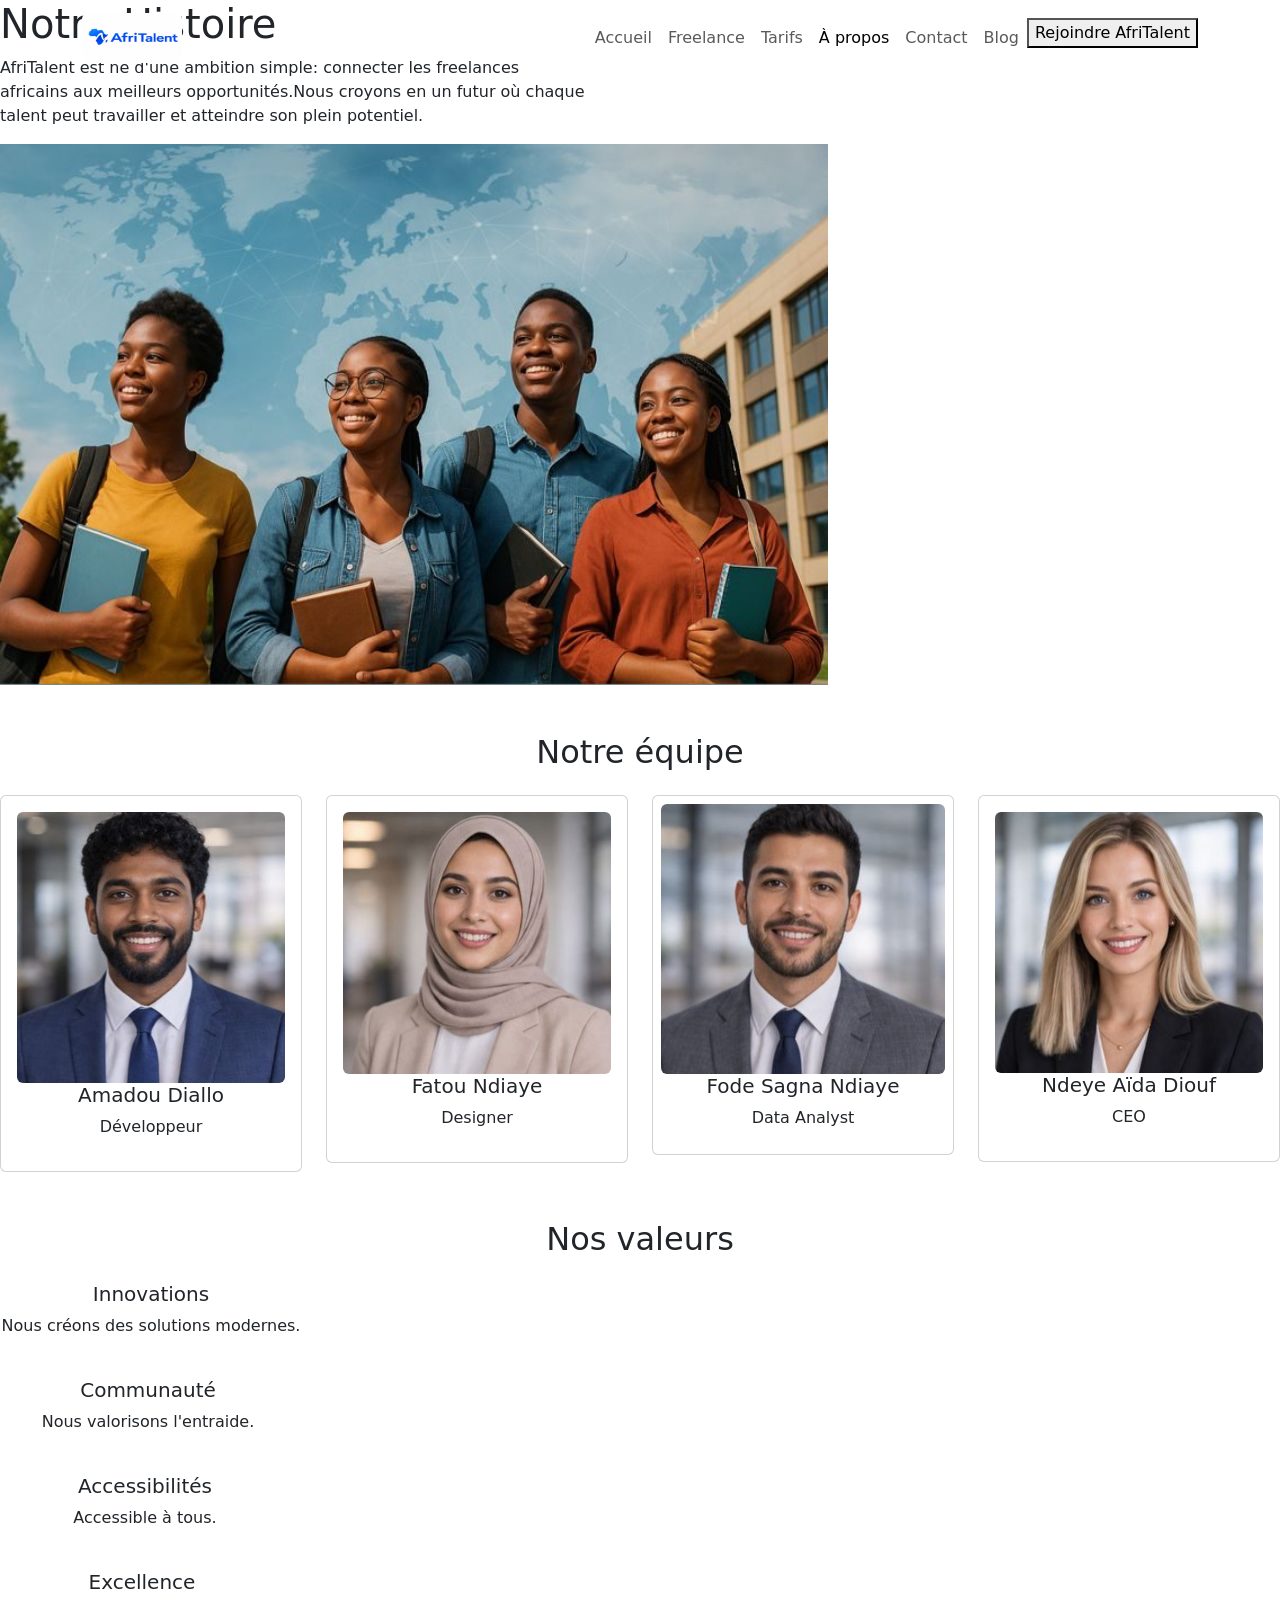
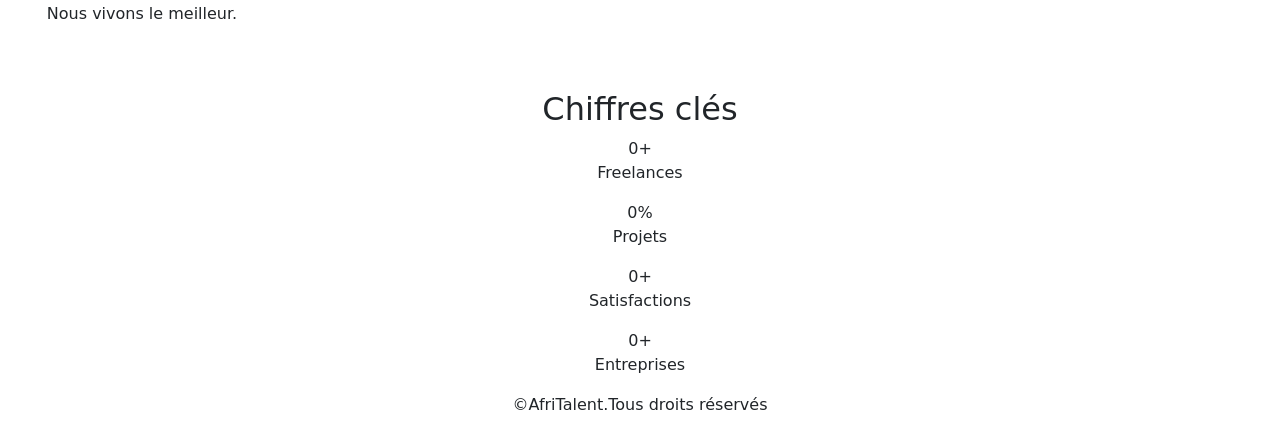
==== about.html @ 0a1cbe86 "HTML: structure compléte des pages avec sections et contenu" ====
<!DOCTYPE html>
<html lang="en">
<head>
    <meta charset="UTF-8">
    <meta name="viewport" content="width=device-width, initial-scale=1.0">
    <title>AfriTalent_about</title>
    <!-- Bootstrap 5 via CDN : feuille de style --> 
<link href="https://cdn.jsdelivr.net/npm/bootstrap@5.3.0/dist/css/bootstrap.min.css" rel="stylesheet"> 
<!-- Votre feuille de style personnelle --> 
<link rel="stylesheet" href="css/style.css">
</head>
<body class="body"> 
  <!--l'entête-->
    <header>
        <!-- Navbar responsive -->
          <nav class="navbar navbar-expand-lg navbar-light fixed-top">
          <div class="container">
              <a href="#" class="navbar-brand d-flex align-items-center">
              <img src="IMG/logo afri.jpeg" alt="img"  width="100" height="50" class="me-2 rounded"></a>
              
          <!-- Bouton hamburger (visible sur petits écrans) -->
          <button class="navbar-toggler" type="button" data-bs-toggle="collapse" data-bs-target="#menuNav"
          aria-controls="navMenu" aria-expanded="false" aria-label="Toggle-navigation">
            <span class="navbar-toggler-icon"></span>
          </button>
        <!-- menu -->
          <div class="collapse navbar-collapse" id="menuNav">
            <ul class="navbar-nav ms-auto">
            <li class="nav-item"><a class="nav-link " href="index.html">Accueil</a></li>
            <li class="nav-item"><a class="nav-link " href="freelance.html">Freelance</a></li>
            <li class="nav-item"><a class="nav-link " href="tarifs.html">Tarifs</a></li>
            <li class="nav-item"><a class="nav-link active"  href="about.html">À propos</a></li>
            <li class="nav-item"><a class="nav-link " href="contact.html">Contact</a></li>
            <li class="nav-item"><a class="nav-link " href="#">Blog</a></li>
            <a class="navbar-button" href="#"><button>Rejoindre AfriTalent</button></a>
            </ul>
          </div>
        </div>
      </nav>
    </div>
  </header>
    <main class="fixed">
    <section class="notre-histoire">
      <div class="notre-histoire-text">
      <h1><strong></strong>Notre Histoire</strong></h1>
      <p>AfriTalent est né d'une ambition simple: connecter les freelances<br>
      africains aux meilleurs opportunités.Nous croyons en un futur
    où chaque <br>talent peut travailler et atteindre son plein potentiel. </p>
      </div>
      <img src="IMG/histoir.jpeg" alt="img" class="histoire-img">
    </section>

    <!--l'equipe-->
    <section class="section text-center bg-white">
      <h2 class="mt-5">Notre équipe</h2>
      <div class="row mt-4">
        <div class="col-md-3">
          <div class="card team-card p-3">
            <img src="IMG/homme3.jpeg" alt="img" class="img-fluid rounded"  class="mx-auto" width="100%" height="250px">
            <h5>Amadou Diallo</h5>
            <p>Développeur</p>
            <div>
              <i class="bi bi-instagram"></i>
              <i class="bi bi-facebook"></i>
            </div>
          </div>
        </div>
         <div class="col-md-3">
          <div class="card team-card p-3">
            <img src="IMG/femme4.jpeg" alt="img" class="img-fluid rounded" class="mx-auto" width="100%" height="250px">
            <h5>Fatou Ndiaye</h5>
            <p>Designer</p>
            <div>
              <i class="bi bi-linkedin"></i>
              <i class="bi bi-facebook"></i>
            </div>
          </div>
        </div>
         <div class="col-md-3">
          <div class="card team-card p-2">
            <img src="IMG/homme4.jpeg" alt="img" class="img-fluid rounded" class="mx-auto" width="100%" height="250px">
            <h5>Fode Sagna Ndiaye</h5>
            <p>Data Analyst </p>
            <div>
              <i class="bi bi-twitter"></i>
              <i class="bi bi-instagram"></i>
            </div>
          </div>
        </div>
         <div class="col-md-3">
          <div class="card team-card p-3">
            <img src="IMG/femme5.jpeg" alt="img" class="img-fluid rounded" class="mx-auto" width="100%" height="250px" >
            <h5>Ndeye Aïda Diouf</h5>
            <p>CEO</p>
            <div>
              <i class="bi bi-instagram"></i>
              <i class="bi bi-facebook"></i>
            </div>
          </div>
        </div>
      </div>
    </section>

    <!--valeurs-->
    <section class="section text-center">
    <h2 class="mt-5">Nos valeurs</h2>
    <div class="row mt-4">
      <div class="col-md-3 value">
        <i class="bi bi-lightbulb"></i>
        <h5>Innovations</h5>
        <p>Nous créons des solutions modernes.</p>
      </div>
      <div class="row mt-4">
      <div class="col-md-3 value">
        <i class="bi bi-people"></i>
        <h5>Communauté</h5>
        <p>Nous valorisons l'entraide.</p>
      </div>
      <div class="row mt-4">
      <div class="col-md-3 value">
        <i class="bi bi-globe"></i>
        <h5>Accessibilités</h5>
        <p>Accessible à tous.</p>
      </div>
      <div class="row mt-4">
      <div class="col-md-3 value">
        <i class="bi bi-star"></i>
        <h5>Excellence</h5>
        <p>Nous vivons le meilleur.</p>
      </div>
    </div>
    </section>

    <!--chiffres clés-->
    <section class="section text-center">
    <h2 class="mt-5">Chiffres clés</h2>
    <div class="bento" >
      <div class="bento-box">
        <span id="c1">0</span>+
        <p>Freelances</p>
      </div>
      <div class="bento " >
      <div class="bento-box">
        <span id="c2">0</span>%
        <p>Projets</p>
      </div>
      <div class="bento " >
      <div class="bento-box">
        <span id="c3">0</span>+
        <p>Satisfactions</p>
      </div>
      <div class="bento" >
      <div class="bento-box">
        <span id="c4">0</span>+
        <p>Entreprises</p>
      </div>
    </div>
    </section>
   </main>
   <footer>
     <div class="text-center">
        <p>&copy;<span id="year"></span>AfriTalent.Tous droits réservés</p>
      </div>
   </footer>

    <!-- Bootstrap 5 via CDN : script JavaScript --> 
<script src="https://cdn.jsdelivr.net/npm/bootstrap@5.3.0/dist/js/bootstrap.bundle.min.js"></script> 
<!-- Votre script JavaScript --> 
<script src="js/main.js"></script>
</body>
</html>
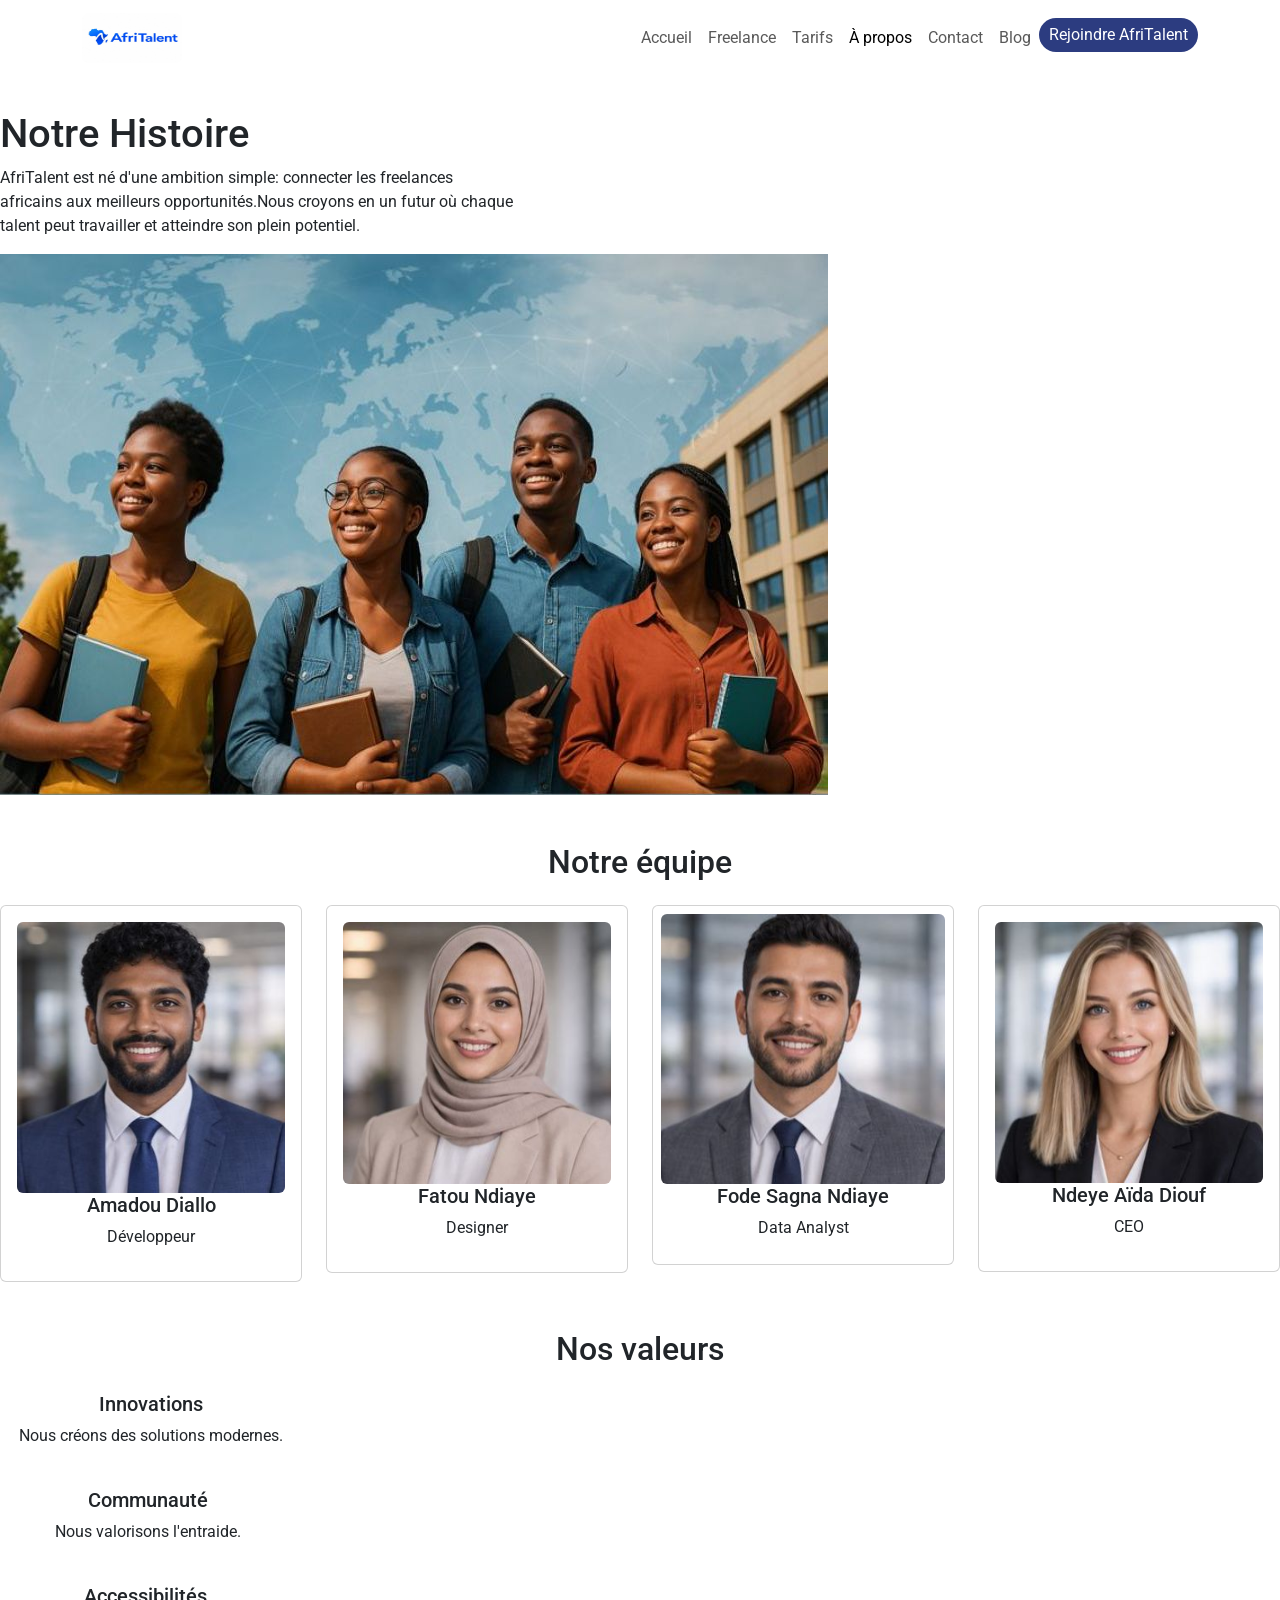
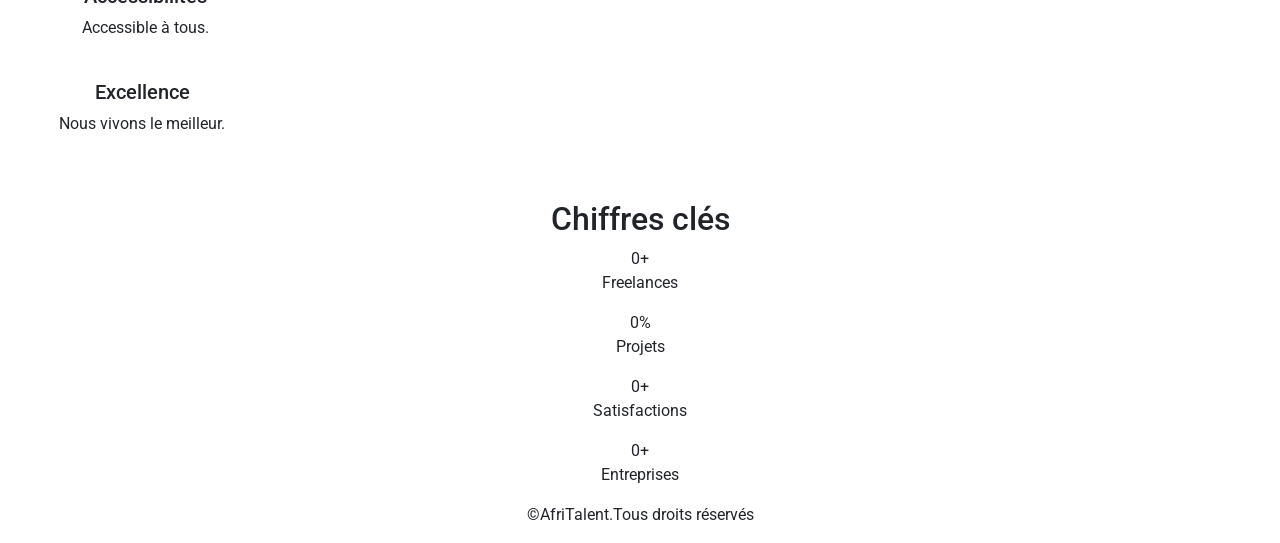
==== commit 11d1317f: "CSS: variable ,typologie,layout général et style de base" ====
--- a/about.html
+++ b/about.html
@@ -5,9 +5,11 @@
     <meta name="viewport" content="width=device-width, initial-scale=1.0">
     <title>AfriTalent_about</title>
     <!-- Bootstrap 5 via CDN : feuille de style --> 
-<link href="https://cdn.jsdelivr.net/npm/bootstrap@5.3.0/dist/css/bootstrap.min.css" rel="stylesheet"> 
-<!-- Votre feuille de style personnelle --> 
-<link rel="stylesheet" href="css/style.css">
+  <link href="https://cdn.jsdelivr.net/npm/bootstrap@5.3.0/dist/css/bootstrap.min.css" rel="stylesheet"> 
+ <!-- Votre feuille de style personnelle --> 
+  <link rel="stylesheet" href="css/style.css">
+  <!--google font-->
+  <link href="https://fonts.googleapis.com/css2?family=Roboto&display=swap" rel="stylesheet">
 </head>
 <body class="body"> 
   <!--l'entête-->
--- a/css/style.css
+++ b/css/style.css
@@ -0,0 +1,56 @@
+*{
+  margin: 0;  
+  padding: 0;
+  box-sizing: border-box;
+}
+:root{
+    --couleur-fond: #1a1a2a;
+    --couleur-accent: #e94560;
+    --couleur-secondaire: #0f3460;
+    --couleur-texte: #2c3e50;
+    --rayon-bordure: 10px;
+    --background-color:  rgb(235, 243, 250);
+    --font-family: "Open Sans", sans-serif;
+
+} 
+/*entête*/
+.body-accueil{
+     background-color: var(--background-color);
+    font-size: large;
+    font-family: var(--font-family);
+    padding-top: 80px;
+    line-height: 1.6;
+}
+body{
+    font-family: 'Roboto', sans-serif;
+}
+.fixed{
+    padding-top: 110px;
+}
+.navbar-button button{
+    background-color: #2c3c80; 
+    color: white;
+    border: none;
+    padding: 5px 10px;
+    border-radius: 20px; 
+    cursor: pointer;
+    
+}
+.navbar{
+    background-color: rgba(255, 255, 255, 0.726);
+    transition: 0.5s;
+}
+/* css javascript*/
+/*.navbar.scrolled{
+    background-color: rgb(135, 190, 235);
+    box-shadow: 0 2px 10px rgba(0,0,0, 0.3);
+}
+.bg{
+    background-color:  rgb(235, 243, 250);
+}
+.navbar-nav{
+    gap: 10px;
+}
+.nav-link:hover{
+    color: blue;
+}
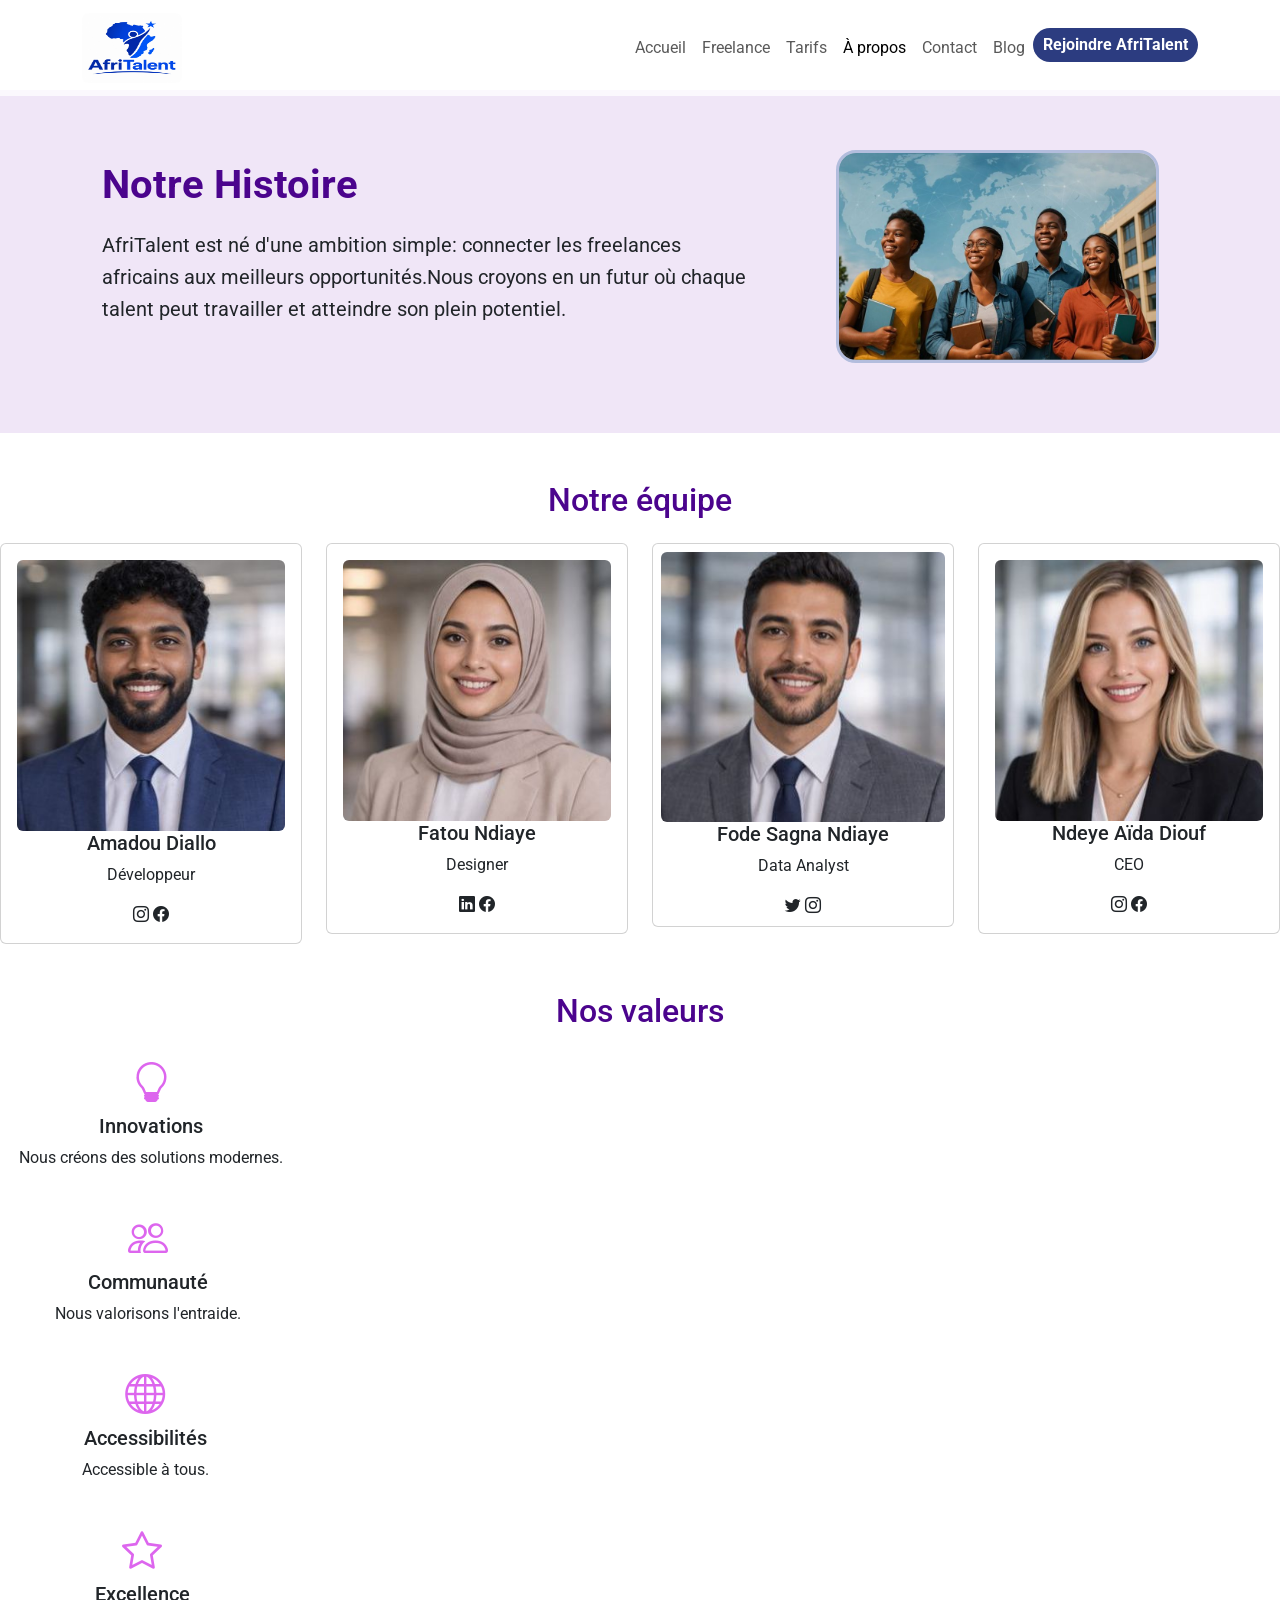
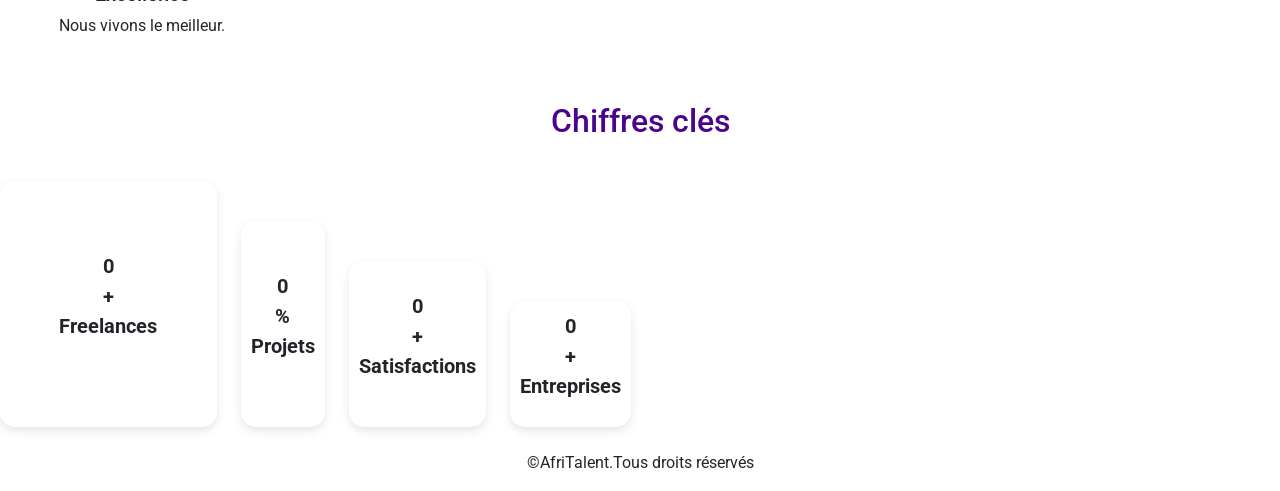
==== commit 864d71fc: "CSS: Bento grid ,sections hero et catégories ,effets hover" ====
--- a/about.html
+++ b/about.html
@@ -4,9 +4,11 @@
     <meta charset="UTF-8">
     <meta name="viewport" content="width=device-width, initial-scale=1.0">
     <title>AfriTalent_about</title>
+      <!--boostrap icons-->
+    <link rel="stylesheet" href="https://cdn.jsdelivr.net/npm/bootstrap-icons@1.11.3/font/bootstrap-icons.css">
     <!-- Bootstrap 5 via CDN : feuille de style --> 
   <link href="https://cdn.jsdelivr.net/npm/bootstrap@5.3.0/dist/css/bootstrap.min.css" rel="stylesheet"> 
- <!-- Votre feuille de style personnelle --> 
+  <!-- Votre feuille de style personnelle --> 
   <link rel="stylesheet" href="css/style.css">
   <!--google font-->
   <link href="https://fonts.googleapis.com/css2?family=Roboto&display=swap" rel="stylesheet">
@@ -18,7 +20,7 @@
           <nav class="navbar navbar-expand-lg navbar-light fixed-top">
           <div class="container">
               <a href="#" class="navbar-brand d-flex align-items-center">
-              <img src="IMG/logo afri.jpeg" alt="img"  width="100" height="50" class="me-2 rounded"></a>
+              <img src="IMG/logo afri.jpeg" alt="img"  width="100" height="70" class="me-2 rounded"></a>
               
           <!-- Bouton hamburger (visible sur petits écrans) -->
           <button class="navbar-toggler" type="button" data-bs-toggle="collapse" data-bs-target="#menuNav"
@@ -160,7 +162,7 @@
     </section>
    </main>
    <footer>
-     <div class="text-center">
+     <div class="text-center mt-4">
         <p>&copy;<span id="year"></span>AfriTalent.Tous droits réservés</p>
       </div>
    </footer>
--- a/css/style.css
+++ b/css/style.css
@@ -15,7 +15,7 @@
 } 
 /*entête*/
 .body-accueil{
-     background-color: var(--background-color);
+    background-color: var(--background-color);
     font-size: large;
     font-family: var(--font-family);
     padding-top: 80px;
@@ -25,6 +25,9 @@
     font-family: 'Roboto', sans-serif;
 }
 .fixed{
+    padding-top: 90px;
+}
+.ffixed{
     padding-top: 110px;
 }
 .navbar-button button{
@@ -40,17 +43,337 @@
     background-color: rgba(255, 255, 255, 0.726);
     transition: 0.5s;
 }
+.bg{
+    background-color:  rgb(235, 243, 250);
+}
 /* css javascript*/
 /*.navbar.scrolled{
     background-color: rgb(135, 190, 235);
     box-shadow: 0 2px 10px rgba(0,0,0, 0.3);
 }
-.bg{
-    background-color:  rgb(235, 243, 250);
-}
 .navbar-nav{
     gap: 10px;
 }
 .nav-link:hover{
     color: blue;
-}+}
+/*section hero et notre histoire*/
+.hero , .notre-histoire{
+    display: flex;
+    align-items: center;
+    padding: 60px 8%;
+    gap: 90px;
+}
+
+.hero-text h1{
+    font-size: 40px;
+    margin-bottom: 20px;
+    color: #33475a;
+}
+.hero-text{
+    margin-bottom: 20px;
+    line-height: 1.6;
+    font-size: 20px;
+}
+.hero-image{
+    width: 40%;
+    border-radius: 20px;
+    margin-bottom: 10px;
+    border: 3px solid rgb(179, 189, 221);
+}
+button{
+    background-color: #2c3c80; 
+    color: white;
+    border: none;
+    padding: 7px 20px;
+    border-radius: 25px; 
+    cursor: pointer;
+    font-weight: bold;
+}
+/*About*/
+.notre-histoire{
+    background-color: rgb(240, 230, 247);
+}
+.notre-histoire-text h1{
+    font-size: 40px;
+    margin-bottom: 20px;
+    color: rgb(75, 4, 141);
+    font-weight: bold;
+}
+.notre-histoire-text{
+    margin-bottom: 20px;
+    line-height: 1.6;
+    font-size: 20px;
+}
+.histoire-img{
+    width: 30%;
+    border-radius: 20px;
+    margin-bottom: 10px;
+    border: 3px solid rgb(179, 189, 221);
+}
+.body{
+    background-color: white;
+}
+.mt-5{
+    color:  rgb(75, 4, 141);
+}
+.team-card{
+    transition: 0.3s;
+}
+.team-card:hover{
+    transform: translateY(-10px);
+}
+/*valeurs*/
+.value i{
+    font-size: 40px;
+    color: #d6ef;
+}
+/* chiffre*/
+.bento{
+    display: grid;
+    grid-template-columns: repeat(4,1fr);
+    gap: 1.5rem;
+    margin-top: 40px;
+}
+.bento-box{
+    background-color: white;
+    padding: 10px;
+    border-radius: 15px;
+    text-align: center;
+    font-size: 20px;
+    font-weight: bold;
+    display: flex;
+    flex-direction: column;
+    justify-content: center;
+    box-shadow: 0 4px 10px rgba(0,0,0,0.1); 
+}
+
+/*grid service*/
+.cmt{
+     text-align: center;
+    padding: 40px 10px ;
+}
+.service{
+    text-align: center;
+    background-color: #f9f9f9; 
+    padding: 50px 20px;
+}
+.service-grid{
+    display: grid;
+    grid-template-columns: repeat(3, 1fr); /*pour dire de combien de colonnes*/
+    gap: 20px;
+    padding: 30px;
+    max-height: 1100px;
+    margin: 0 auto;
+}
+.service-card{
+    background-color: white;
+    border-radius: 12px;   
+    padding: 10px 20px;
+    box-shadow: 0 4px 10px rgba(0,0,0,0.1); 
+    text-align: center;
+    display: flex;
+    flex-direction: column;
+    align-items: center;
+    justify-content: center;
+    transition: 0.3s;
+}
+.service img{
+    width: 90px;
+    border-radius: 9px;
+}
+/*effet hover*/
+.dev:hover{
+    transform: translateY(-10px);
+    box-shadow: 0 10px 50px rgba(9, 184, 170, 0.904);
+}
+.tech:hover{
+    transform: translateY(-10px);
+    box-shadow: 0 10px 50px rgba(9, 70, 184, 0.904);
+}
+.dig:hover{
+    transform: translateY(-10px);
+    box-shadow: 0 10px 50px rgba(5, 112, 116, 0.904);
+}
+.data:hover{
+    transform: translateY(-10px);
+    box-shadow: 0 10px 50px rgba(209, 13, 127, 0.904);
+}
+.cloud:hover{
+    transform: translateY(-10px);
+    box-shadow: 0 10px 50px rgba(243, 15, 15, 0.904);
+}
+.ui:hover{
+    transform: translateY(-10px);
+    box-shadow: 0 10px 50px rgba(222, 236, 17, 0.904);
+}
+
+h2 ,h3{
+ color: rgb(85, 85, 235);
+}
+.service h4{
+    color:black;
+}
+/*bento grid */
+.marche{
+    text-align: center;
+    background-color: #f9f9f9; 
+    padding: 10px 10px;
+}
+.marche-grid{
+     display: grid;
+    grid-template-columns: repeat(4, 1fr); /*pour dire de combien de colonnes*/
+    gap: 20px;
+    padding: 20px;
+    grid-template-rows: 140px;
+    margin: 0 auto;
+}
+.marche-card{
+     background-color: white;
+    border-radius: 12px;   
+    padding: 20px;
+    box-shadow: 0 4px 10px rgba(0,0,0,0.1); 
+    text-align: center;
+    display: flex;
+    flex-direction: column;
+    align-items: center;
+    justify-content: center;
+    transition: 0.3s;
+}
+/*différent tailles*/
+.marche-card.large{
+    grid-column: span 2;
+    grid-row: span 2;
+}
+.marche-card.wide{
+    grid-column: span 2;
+}
+.marche-card.tall{
+     grid-column: span 2;
+}
+.marche img{
+    width: 50px; 
+}
+.marche-card:hover{
+    transform: translateY(-8px);
+}
+/*section témoignage*/
+.testimonials .card{
+    max-width: 400px;
+    margin: auto;
+    border-radius: 15px;
+    box-shadow: 0 5px 20px rgba(0,0,0,0.1);
+}
+.stars i{
+    color: gold;
+    font-size: 18px;
+}
+.carousel-control-prev-icon,
+.carousel-control-next-icon{
+    filter: invert(1);
+}
+.carousel-control-prev,
+.carousel-control-next{
+    background-color: rgba(0,0,0,0.3);
+    width: 50px;
+    height: 50px;
+    border-radius: 50%;
+    top: 50%;
+    transform: translateY(-50%);
+}
+/*section appel à l'action*/
+.cta{
+    background: #abc7f1;
+    color: white;
+    text-align: center;
+    padding: 40px 20px;
+}
+.cta h3{
+    font-size: 28px;
+    margin-bottom: 20px;
+}
+.cta .btn-cta button{
+    background: white;
+    color: #0d6efd;
+    border: none;
+    padding: 10px 25px;
+    font-weight: bold;
+    border-radius: 5px;
+    transition: 0.3s;
+}
+.cta .btn-cta button:hover{
+    background: #2c3c80;
+    color: white;
+}
+/*freelance*/
+.rounded-circle{
+    height: 300px;
+    object-fit: cover;
+}
+.stars{
+    color: gold;
+}
+.card{
+    transition: 0.3s;
+}
+.card:hover{
+    transform: translateY(-10px);
+}
+/*tarifs*/
+.pricing-card{
+    transition: 0.3s;
+    border-radius: 15px ;
+}
+.pricing-card:hover{
+    transform: translateY(-10px);
+}
+/*plan populaire*/
+.popular{
+    border: 2px solid #f5e50b;
+    transform: scale(1.05);
+}
+.badge-pop{
+    position: absolute;
+    top: -10px;
+    right: -10px;
+}
+.features i{
+    margin-top: 8px;
+    font-size: 22px;
+    margin-right: 10px;
+}
+.list-unstyled{
+    font-weight: bold;
+}
+/*contact*/
+.text-info{
+    font-weight: bold;
+}
+label{
+    font-weight: bold;
+}
+/*footer*/
+.footer h4 {
+    margin-bottom: 15px;
+    color:  rgb(89, 186, 231);;
+}
+.footer-link{
+    color: #ccc;
+    text-decoration: none;
+    display: block;
+    margin-bottom: 8px;
+    transition: 0.3s;
+}
+.footer-link:hover{
+    color: #fff;
+    padding-left: 5px;
+}
+.social-icons a{
+    color: rgb(89, 186, 231);
+    font-size: 20px;
+    margin-right: 10px;
+    transition: 0.3s;
+}
+.social-icons a:hover{
+    color: #0d6efd;
+}    
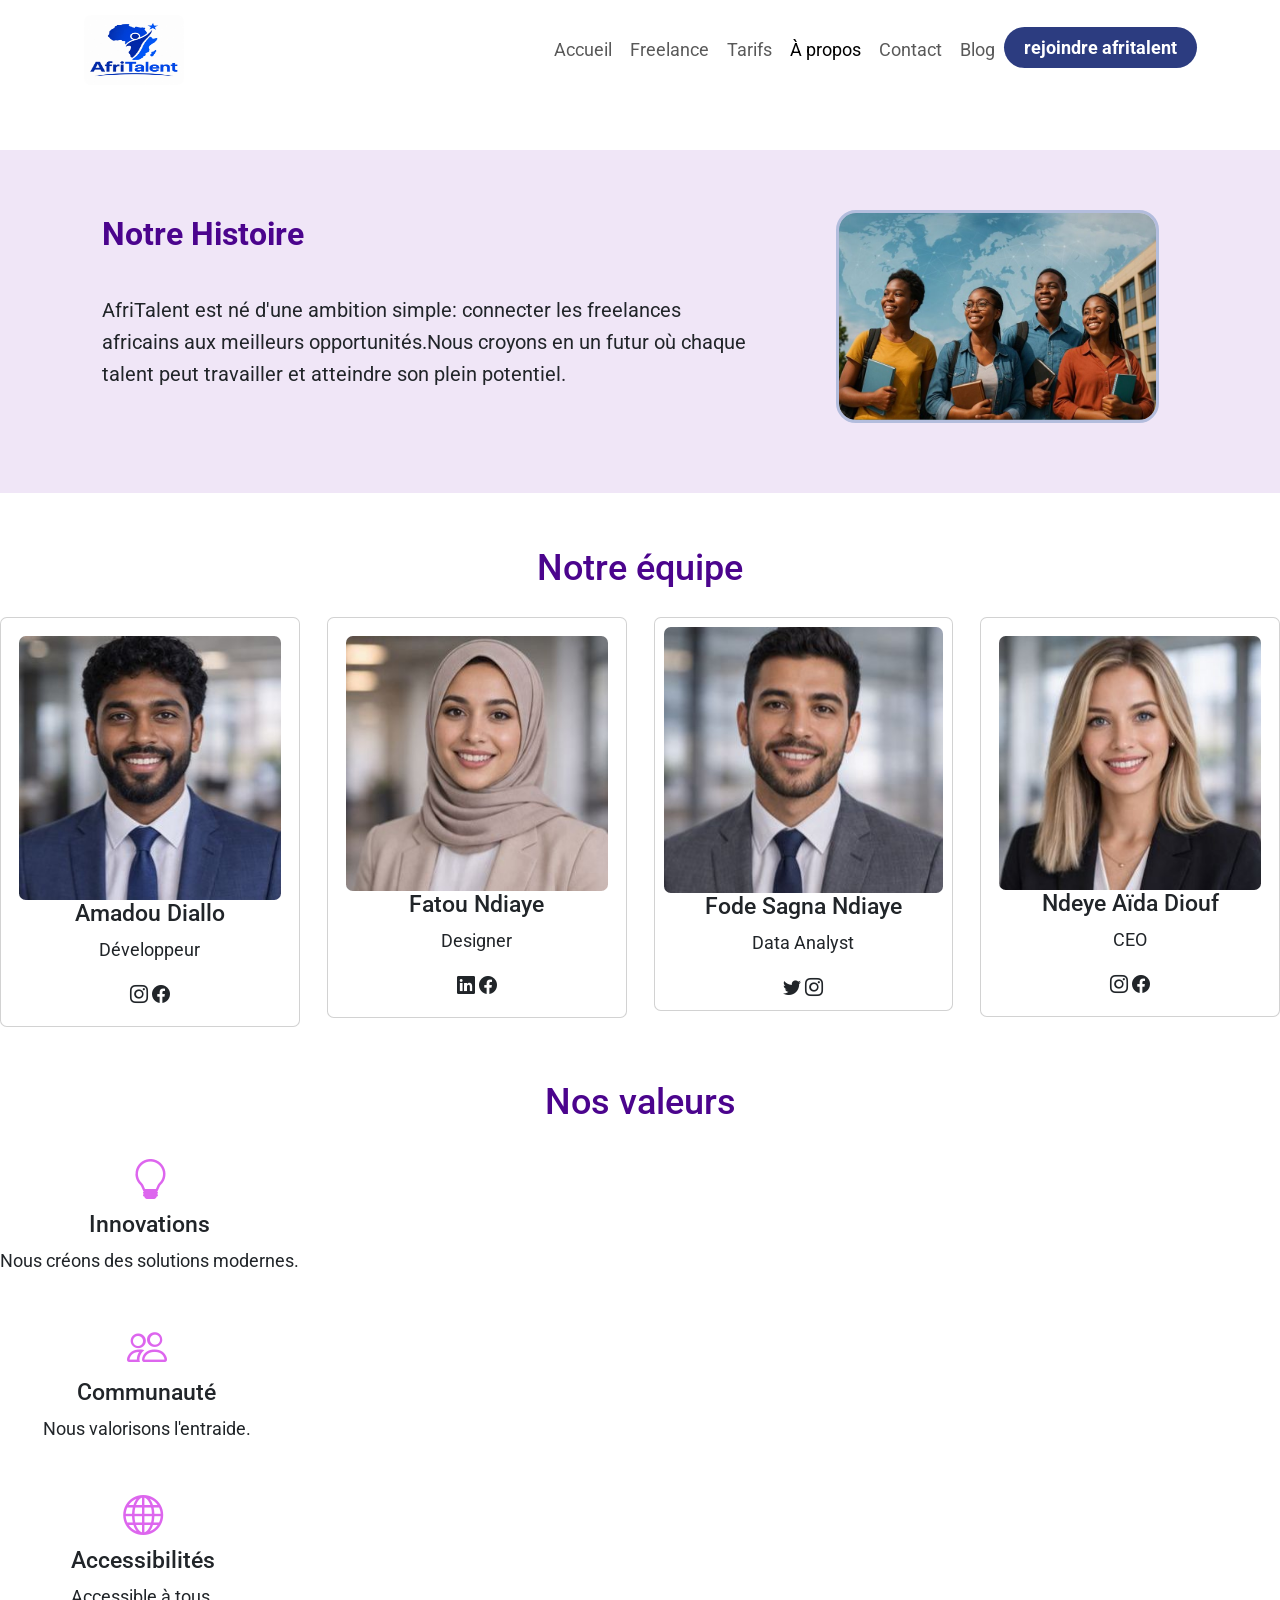
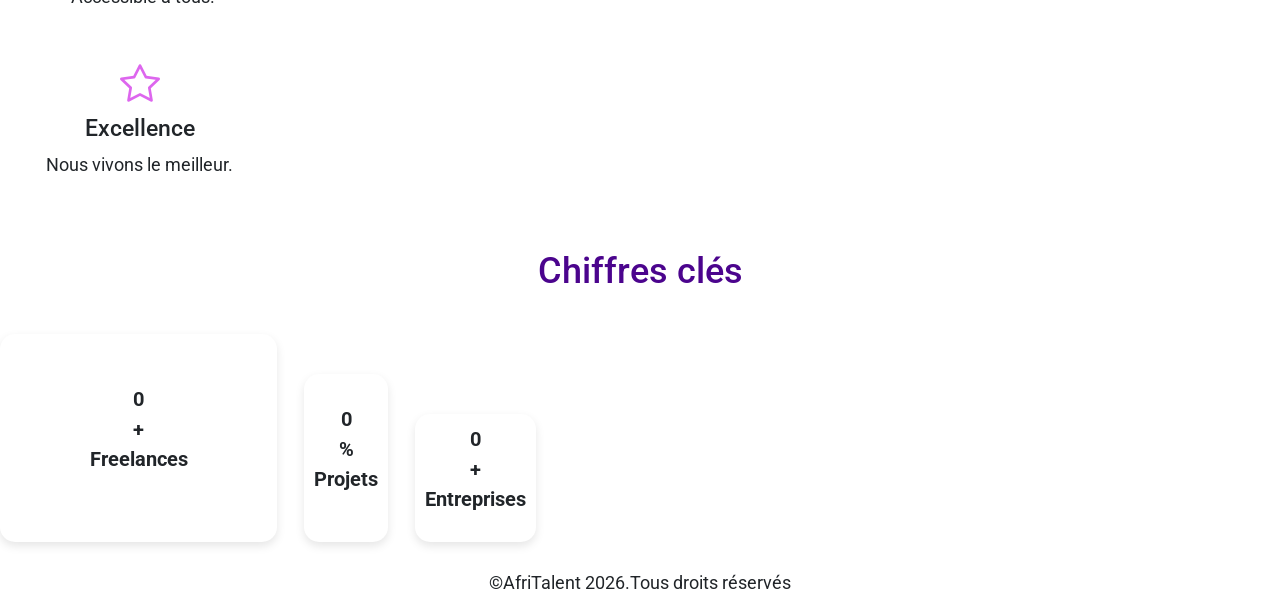
==== commit 16771d67: "CSS: responsive design mobile et tablette, media queries" ====
--- a/about.html
+++ b/about.html
@@ -36,7 +36,7 @@
             <li class="nav-item"><a class="nav-link active"  href="about.html">À propos</a></li>
             <li class="nav-item"><a class="nav-link " href="contact.html">Contact</a></li>
             <li class="nav-item"><a class="nav-link " href="#">Blog</a></li>
-            <a class="navbar-button" href="#"><button>Rejoindre AfriTalent</button></a>
+            <a class="navbar-button" href="#"><button>rejoindre afritalent</button></a>
             </ul>
           </div>
         </div>
@@ -148,11 +148,6 @@
         <span id="c2">0</span>%
         <p>Projets</p>
       </div>
-      <div class="bento " >
-      <div class="bento-box">
-        <span id="c3">0</span>+
-        <p>Satisfactions</p>
-      </div>
       <div class="bento" >
       <div class="bento-box">
         <span id="c4">0</span>+
@@ -163,7 +158,7 @@
    </main>
    <footer>
      <div class="text-center mt-4">
-        <p>&copy;<span id="year"></span>AfriTalent.Tous droits réservés</p>
+        <p>&copy;<span id="year"></span>AfriTalent 2026.Tous droits réservés</p>
       </div>
    </footer>
 
--- a/css/style.css
+++ b/css/style.css
@@ -14,12 +14,14 @@
 
 } 
 /*entête*/
-.body-accueil{
+.body-accueil,html{
     background-color: var(--background-color);
     font-size: large;
     font-family: var(--font-family);
-    padding-top: 80px;
+    padding-top: 60px;
     line-height: 1.6;
+    overflow-x: hidden;
+    width: 100%;
 }
 body{
     font-family: 'Roboto', sans-serif;
@@ -30,12 +32,12 @@
 .ffixed{
     padding-top: 110px;
 }
-.navbar-button button{
+.navbar-button .button{
     background-color: #2c3c80; 
     color: white;
     border: none;
     padding: 5px 10px;
-    border-radius: 20px; 
+    border-radius: 5px; 
     cursor: pointer;
     
 }
@@ -93,10 +95,11 @@
 /*About*/
 .notre-histoire{
     background-color: rgb(240, 230, 247);
+    margin-top: 0px;
 }
 .notre-histoire-text h1{
     font-size: 40px;
-    margin-bottom: 20px;
+    margin-bottom: 40px;
     color: rgb(75, 4, 141);
     font-weight: bold;
 }
@@ -111,8 +114,10 @@
     margin-bottom: 10px;
     border: 3px solid rgb(179, 189, 221);
 }
-.body{
+.body,html{
     background-color: white;
+    overflow-x: hidden;
+    width: 100%;
 }
 .mt-5{
     color:  rgb(75, 4, 141);
@@ -239,6 +244,7 @@
     align-items: center;
     justify-content: center;
     transition: 0.3s;
+
 }
 /*différent tailles*/
 .marche-card.large{
@@ -353,6 +359,7 @@
     font-weight: bold;
 }
 /*footer*/
+
 .footer h4 {
     margin-bottom: 15px;
     color:  rgb(89, 186, 231);;
@@ -376,4 +383,55 @@
 }
 .social-icons a:hover{
     color: #0d6efd;
-}    +}
+/*Medias Queries*/
+/*Tablette:ecrans de 768px et moins*/
+@media (max-width:768px){
+    .hero h1,.notre-histoire h1{
+        font-size: 1.8rem;
+    }
+} 
+
+/*Mobile: ecrans de 375px et moins*/
+ @media (max-width :375px){
+    .hero-image,.histoire-img{
+        display: none;
+    }
+    .hero h1,.notre-histoire h1{
+        font-size: 1.5rem;
+    }
+    .hero,.notre-histoire{
+        padding: 4rem 1rem;
+        min-height: 50vh;
+    }
+    .marche-grid ,.service-grid{
+        grid-template-columns: 1fr;
+    }
+    .marche-card ,.service-card{
+        width: 100%;
+        min-width: unset;
+        max-width: 100%;
+    }
+    .service-card{
+        padding-bottom: 0px;
+    }
+    .marche-card h3{
+        font-size: 24px;
+    }
+     .marche-card p{
+        font-size: 16px;
+        line-height: 1.5;
+    }
+    .hero-text, button{
+        padding: 0.8rem 1.5rem;
+        font-size: 1rem;
+    }
+    
+} 
+/*Ordinateur: ecrans de 1200px et plus*/
+@media (min-width:1200px){
+    /* titre plus grand sur grand ecrans*/
+    .hero h1,.notre-histoire h1{
+        font-size: 1.8rem;
+    }
+}  
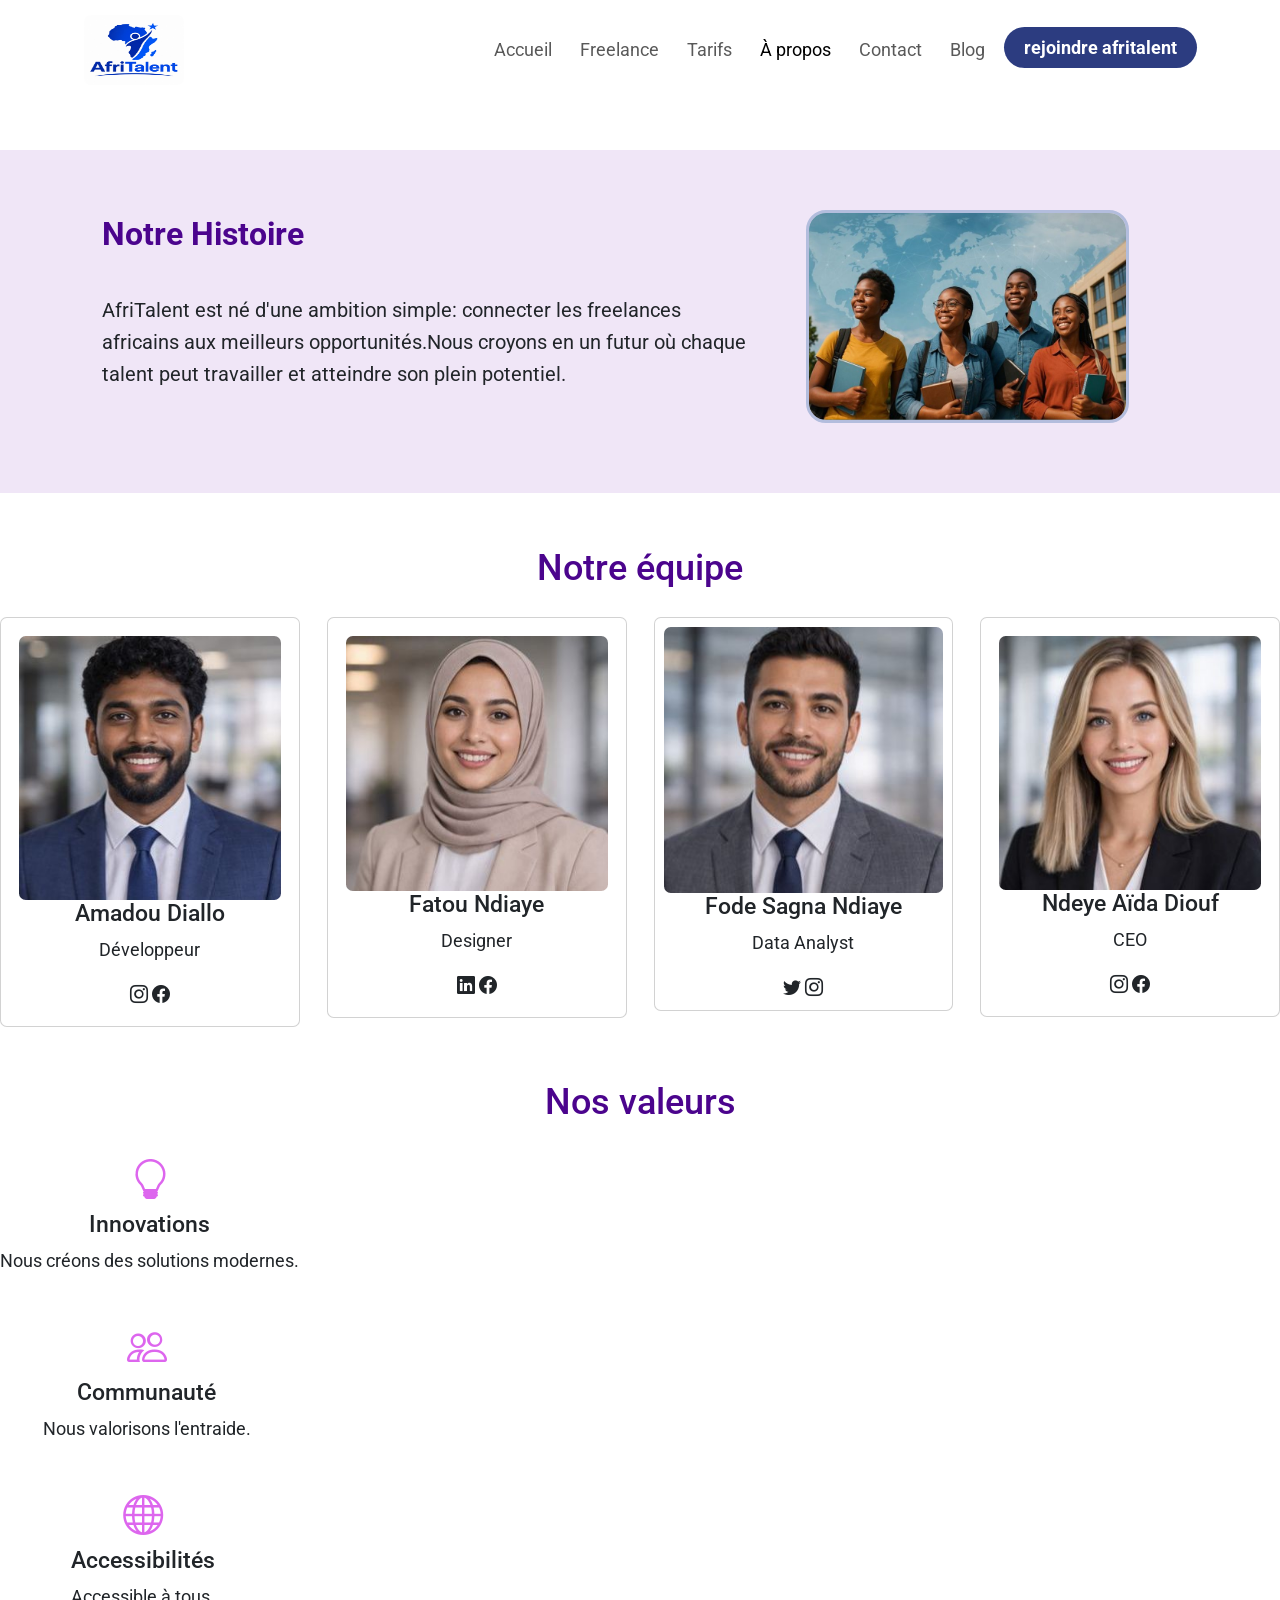
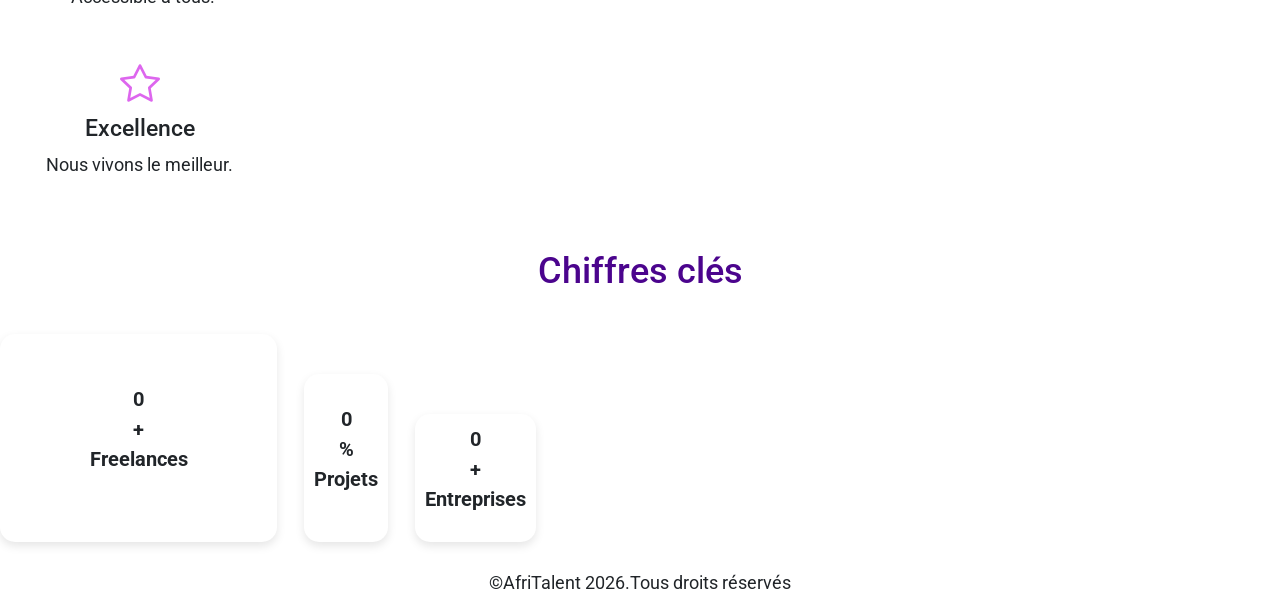
==== commit 68cb625d: "Js: dark mode avec localStorage ,navbar dynamique au scroll" ====
--- a/about.html
+++ b/about.html
@@ -23,8 +23,8 @@
               <img src="IMG/logo afri.jpeg" alt="img"  width="100" height="70" class="me-2 rounded"></a>
               
           <!-- Bouton hamburger (visible sur petits écrans) -->
-          <button class="navbar-toggler" type="button" data-bs-toggle="collapse" data-bs-target="#menuNav"
-          aria-controls="navMenu" aria-expanded="false" aria-label="Toggle-navigation">
+          <button class=" btn btn-light navbar-toggler" type="button" data-bs-toggle="collapse" data-bs-target="#menuNav"
+          aria-controls="menuNav" aria-expanded="false" aria-label="Toggle-navigation">
             <span class="navbar-toggler-icon"></span>
           </button>
         <!-- menu -->
--- a/css/style.css
+++ b/css/style.css
@@ -48,23 +48,20 @@
 .bg{
     background-color:  rgb(235, 243, 250);
 }
-/* css javascript*/
-/*.navbar.scrolled{
-    background-color: rgb(135, 190, 235);
-    box-shadow: 0 2px 10px rgba(0,0,0, 0.3);
-}
-.navbar-nav{
-    gap: 10px;
-}
 .nav-link:hover{
     color: blue;
-}
+} 
+.btn-light{
+    background-color:rgb(235, 243, 250);
+    color: black;
+}
+
 /*section hero et notre histoire*/
 .hero , .notre-histoire{
     display: flex;
     align-items: center;
     padding: 60px 8%;
-    gap: 90px;
+    gap: 60px;
 }
 
 .hero-text h1{
@@ -78,7 +75,7 @@
     font-size: 20px;
 }
 .hero-image{
-    width: 40%;
+    width: 35%;
     border-radius: 20px;
     margin-bottom: 10px;
     border: 3px solid rgb(179, 189, 221);
@@ -155,7 +152,7 @@
 
 /*grid service*/
 .cmt{
-     text-align: center;
+    text-align: center;
     padding: 40px 10px ;
 }
 .service{
@@ -219,7 +216,7 @@
 .service h4{
     color:black;
 }
-/*bento grid */
+/*bento grid comment ça marche*/
 .marche{
     text-align: center;
     background-color: #f9f9f9; 
@@ -234,7 +231,7 @@
     margin: 0 auto;
 }
 .marche-card{
-     background-color: white;
+    background-color: white;
     border-radius: 12px;   
     padding: 20px;
     box-shadow: 0 4px 10px rgba(0,0,0,0.1); 
@@ -385,12 +382,21 @@
     color: #0d6efd;
 }
 /*Medias Queries*/
+
 /*Tablette:ecrans de 768px et moins*/
-@media (max-width:768px){
+@media (max-width:768px) {
     .hero h1,.notre-histoire h1{
         font-size: 1.8rem;
     }
+
+    .hero .btn{
+        font-size: 18px;
+        padding: 8px 10px;
 } 
+.hero-image{
+    width: 180px;
+}
+}
 
 /*Mobile: ecrans de 375px et moins*/
  @media (max-width :375px){
@@ -422,16 +428,70 @@
         font-size: 16px;
         line-height: 1.5;
     }
-    .hero-text, button{
+    .hero-text{
         padding: 0.8rem 1.5rem;
         font-size: 1rem;
     }
-    
+    .hero-buttons{
+        flex-direction: column;
+        align-items: center;
+    }
+    .hero .btn{
+        font-size: 18px;
+        padding: 8px 10px;
+    }
+    .body-accueil{
+        padding-top: 30px;
+    }
 } 
+.hero-buttons .btn{
+    display: flex;
+    justify-content: center;
+    gap: 15px;
+    min-width: 220px;
+    width: auto;
+    white-space: nowrap;
+}
 /*Ordinateur: ecrans de 1200px et plus*/
 @media (min-width:1200px){
     /* titre plus grand sur grand ecrans*/
     .hero h1,.notre-histoire h1{
         font-size: 1.8rem;
     }
-}  +
+} 
+
+/* css javascript navbar scrolled*/
+.navbar.scrolled{
+    background-color:rgb(218, 234, 248);
+    box-shadow: 0 2px 10px rgba(1,1,1, 0.3);
+}
+.navbar-nav{
+    gap: 10px;
+}
+/*boutton retour en haut*/
+.btnn{
+    height: 40px;
+    width: 40px;
+    background-color:  #6d7dc4;
+    border-radius: 50px;
+    display: flex;
+    justify-content: center;
+    position: fixed;
+    right: 20px;
+    bottom: 20px;
+    cursor: pointer;
+    opacity: 0;
+    visibility: hidden;
+    transform: translateY(10px);
+    transition: 0.3s ease;
+}
+.icone{
+    width: 60px;
+    color: white;
+}
+.btnn.show{
+    opacity: 1;
+    visibility: visible;
+    transform: translateY(0);
+}
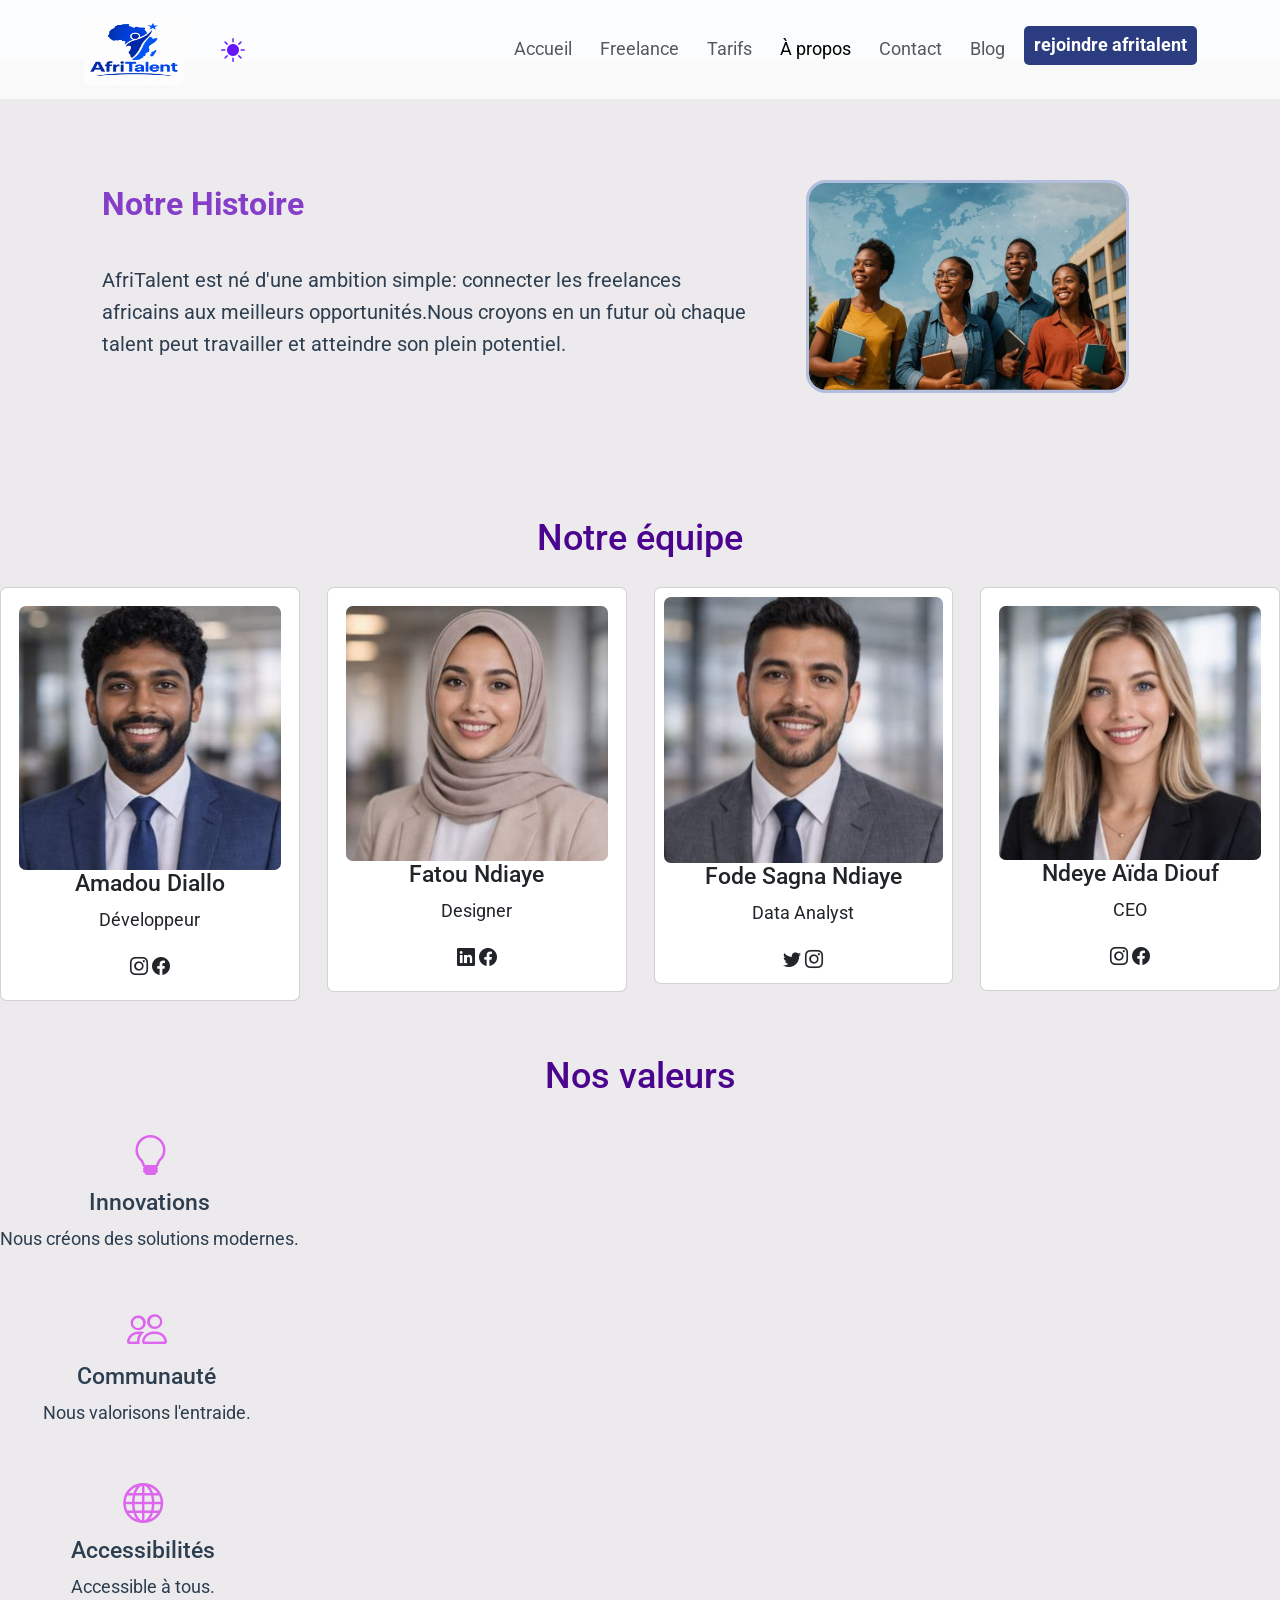
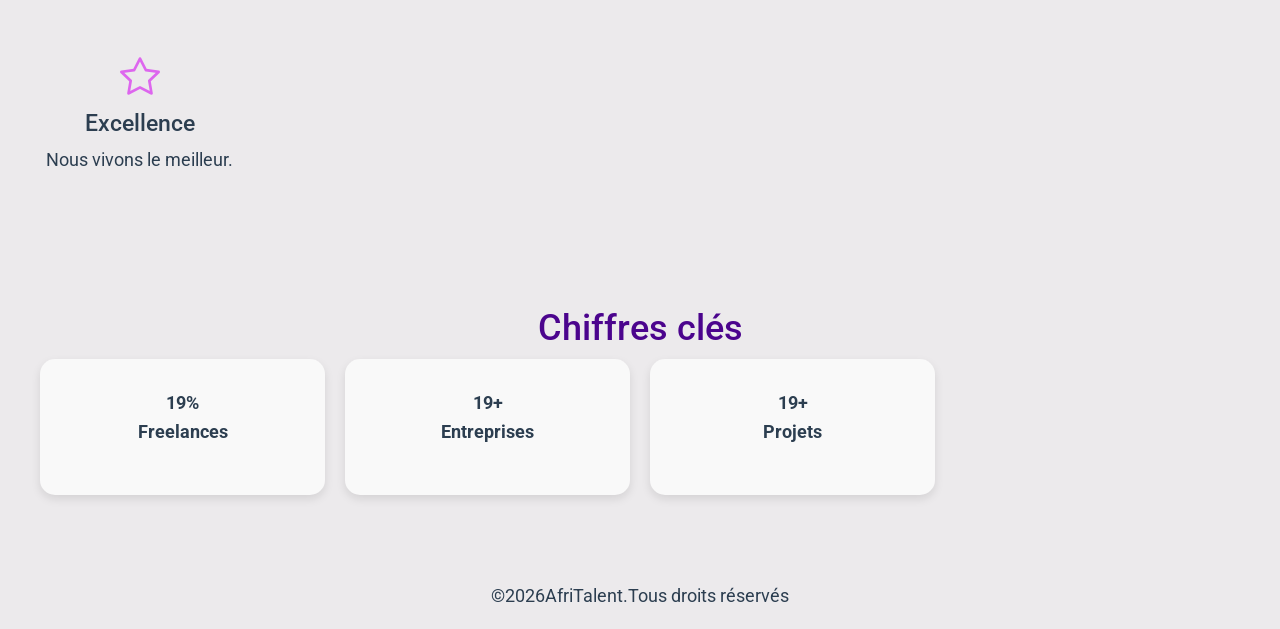
==== commit c81711fd: "JS: compteurs animés au scroll et animations fade-in des sections" ====
--- a/about.html
+++ b/about.html
@@ -13,7 +13,7 @@
   <!--google font-->
   <link href="https://fonts.googleapis.com/css2?family=Roboto&display=swap" rel="stylesheet">
 </head>
-<body class="body"> 
+<body style="background-color: rgb(236, 234, 236);">
   <!--l'entête-->
     <header>
         <!-- Navbar responsive -->
@@ -21,7 +21,8 @@
           <div class="container">
               <a href="#" class="navbar-brand d-flex align-items-center">
               <img src="IMG/logo afri.jpeg" alt="img"  width="100" height="70" class="me-2 rounded"></a>
-              
+                <i class="bi bi-brightness-high-fill" id="toggleDark"></i>
+
           <!-- Bouton hamburger (visible sur petits écrans) -->
           <button class=" btn btn-light navbar-toggler" type="button" data-bs-toggle="collapse" data-bs-target="#menuNav"
           aria-controls="menuNav" aria-expanded="false" aria-label="Toggle-navigation">
@@ -43,7 +44,7 @@
       </nav>
     </div>
   </header>
-    <main class="fixed">
+    <main>
     <section class="notre-histoire">
       <div class="notre-histoire-text">
       <h1><strong></strong>Notre Histoire</strong></h1>
@@ -55,7 +56,7 @@
     </section>
 
     <!--l'equipe-->
-    <section class="section text-center bg-white">
+    <section class="section text-center fade-in">
       <h2 class="mt-5">Notre équipe</h2>
       <div class="row mt-4">
         <div class="col-md-3">
@@ -106,7 +107,7 @@
     </section>
 
     <!--valeurs-->
-    <section class="section text-center">
+    <section class="section text-center fade-in">
     <h2 class="mt-5">Nos valeurs</h2>
     <div class="row mt-4">
       <div class="col-md-3 value">
@@ -136,31 +137,29 @@
     </section>
 
     <!--chiffres clés-->
-    <section class="section text-center">
-    <h2 class="mt-5">Chiffres clés</h2>
-    <div class="bento" >
-      <div class="bento-box">
-        <span id="c1">0</span>+
-        <p>Freelances</p>
+    <section class="stats-section fade-in">
+    <h2 class="mt-5 text-center">Chiffres clés</h2>
+    <div class="bento">
+    <div class="bento-box">
+      <span class="counter percent" data-target="100">0</span>
+      <p>Freelances</p>
       </div>
-      <div class="bento " >
-      <div class="bento-box">
-        <span id="c2">0</span>%
-        <p>Projets</p>
+      <div class="bento-box" >
+      <span class="counter plus" data-target="290">0</span>
+      <p>Entreprises</p>
       </div>
-      <div class="bento" >
-      <div class="bento-box">
-        <span id="c4">0</span>+
-        <p>Entreprises</p>
+      <div class="bento-box" >
+      <span class="counter plus" data-target="120">0</span>
+      <p>Projets</p>
       </div>
     </div>
     </section>
-   </main>
-   <footer>
-     <div class="text-center mt-4">
-        <p>&copy;<span id="year"></span>AfriTalent 2026.Tous droits réservés</p>
+    </main>
+    <footer>
+      <div class="text-center mt-4">
+        <p>&copy;<span id="year"></span>AfriTalent.Tous droits réservés</p>
       </div>
-   </footer>
+    </footer>
 
     <!-- Bootstrap 5 via CDN : script JavaScript --> 
 <script src="https://cdn.jsdelivr.net/npm/bootstrap@5.3.0/dist/js/bootstrap.bundle.min.js"></script> 
--- a/css/style.css
+++ b/css/style.css
@@ -11,11 +11,106 @@
     --rayon-bordure: 10px;
     --background-color:  rgb(235, 243, 250);
     --font-family: "Open Sans", sans-serif;
+    --bg-color: #0f172a;
+    --text-color: #e2e8f0;
+    --card-color: white;
+    --section-color: #f9f9f9;
 
 } 
+/*toggle dark/light mode*/
+.dark-mode{
+    --bg-color: #0f172a;
+    --text-color: #e2e8f0;
+    --card-color: #1e293b;
+    --section-color: #111827;
+}
+.dark-mode .navbar{
+    background-color: rgba(15,23,42,0.95);
+}
+.dark-mode button{
+    background-color: #3b82f6;
+}
+body.dark-mode{
+    background-color: #0f172a !important; /*forcera le vrai fond*/
+    color: #e2e8f0 !important;
+}
+.dark-mode p,
+.dark-mode span,
+.dark-mode li,
+.dark-mode a{
+    color: #e2e8f0;
+}
+.dark-mode h1{
+    color: #93c5fd !important;
+}
+.dark-mode .testimonials .card{
+    background-color: #0f172a;
+    color: #e2e8f0 !important;
+}
+.dark-mode .cta{
+    background-color: #0f172a !important; 
+    color: #e2e8f0 !important;
+}
+.dark-mode .marche-card,
+.dark-mode .service-card,
+.dark-mode .bento-box,
+.dark-mode .card{
+    background-color: #1e293b;
+    color: #e2e8f0;
+    box-shadow: 0 4px 20px rgba(0,0,0,0.3);
+}
+.dark-mode .section .card {
+    background-color: #1e293b;
+    color: #e2e8f0;
+    box-shadow: 0 4px 20px rgba(0,0,0,0.3);
+}
+.dark-mode .container .card{
+    background-color: #1e293b;
+    color: #e2e8f0;
+    box-shadow: 0 4px 20px rgba(0,0,0,0.3);
+}
+.dark-mode .accordion .accordion-item{
+    background-color: #1e293b;
+    color: #e2e8f0;
+    box-shadow: 0 4px 20px rgba(0,0,0,0.3);
+}
+.dark-mode .card-body p{
+    color: #e2e8f0 !important;
+}
+.dark-mode .container .btn{
+    color: #e2e8f0;
+}
+.dark-mode .section h2{
+    background-color: #1e293b;
+}
+.dark-mode .service-card h4{
+    color: white!important;
+}
+.service-card h4{
+    color: #363636 !important;
+}
+.dark-mode .mb-3 input{
+    background-color: #1e293b !important;
+    color: #e2e8f0 ;
+}
+.dark-mode .mb-3 select{
+    background-color: #1e293b !important;
+    color: #e2e8f0 ;
+}
+.dark-mode .mb-3 textarea{
+    background-color: #1e293b !important;
+    color: #e2e8f0 ;
+}
+.dark-mode .footer{
+    background-color: #1e293b !important;
+    color: #e2e8f0 ;
+}
 /*entête*/
-.body-accueil,html{
+
+body,html{
     background-color: var(--background-color);
+    color: var( --couleur-texte);
+    transition: 0.3s;
     font-size: large;
     font-family: var(--font-family);
     padding-top: 60px;
@@ -25,14 +120,9 @@
 }
 body{
     font-family: 'Roboto', sans-serif;
-}
-.fixed{
-    padding-top: 90px;
-}
-.ffixed{
-    padding-top: 110px;
-}
-.navbar-button .button{
+
+}
+.navbar-button button{
     background-color: #2c3c80; 
     color: white;
     border: none;
@@ -44,9 +134,6 @@
 .navbar{
     background-color: rgba(255, 255, 255, 0.726);
     transition: 0.5s;
-}
-.bg{
-    background-color:  rgb(235, 243, 250);
 }
 .nav-link:hover{
     color: blue;
@@ -90,14 +177,11 @@
     font-weight: bold;
 }
 /*About*/
-.notre-histoire{
-    background-color: rgb(240, 230, 247);
-    margin-top: 0px;
-}
+
 .notre-histoire-text h1{
     font-size: 40px;
     margin-bottom: 40px;
-    color: rgb(75, 4, 141);
+    color: #863eca;
     font-weight: bold;
 }
 .notre-histoire-text{
@@ -111,11 +195,11 @@
     margin-bottom: 10px;
     border: 3px solid rgb(179, 189, 221);
 }
-.body,html{
+/*.body,html{
     background-color: white;
     overflow-x: hidden;
     width: 100%;
-}
+}*/
 .mt-5{
     color:  rgb(75, 4, 141);
 }
@@ -130,26 +214,31 @@
     font-size: 40px;
     color: #d6ef;
 }
-/* chiffre*/
+/* chiffre statistiques en bento grid*/
+.stats-section{
+    padding: 60px 20px;
+    text-align: center;
+}
 .bento{
     display: grid;
     grid-template-columns: repeat(4,1fr);
-    gap: 1.5rem;
+    gap: 20px;
     margin-top: 40px;
+    max-width: 1200px;
+    margin: auto;
 }
 .bento-box{
-    background-color: white;
-    padding: 10px;
+    background-color: var(--section-color);
+    padding: 30px 20px;
     border-radius: 15px;
     text-align: center;
-    font-size: 20px;
     font-weight: bold;
-    display: flex;
-    flex-direction: column;
+    /*flex-direction: column;*/
     justify-content: center;
     box-shadow: 0 4px 10px rgba(0,0,0,0.1); 
 }
 
+
 /*grid service*/
 .cmt{
     text-align: center;
@@ -157,7 +246,7 @@
 }
 .service{
     text-align: center;
-    background-color: #f9f9f9; 
+    background-color: var(--section-color);
     padding: 50px 20px;
 }
 .service-grid{
@@ -169,7 +258,6 @@
     margin: 0 auto;
 }
 .service-card{
-    background-color: white;
     border-radius: 12px;   
     padding: 10px 20px;
     box-shadow: 0 4px 10px rgba(0,0,0,0.1); 
@@ -214,12 +302,12 @@
  color: rgb(85, 85, 235);
 }
 .service h4{
-    color:black;
+    color: var(--text-color);
 }
 /*bento grid comment ça marche*/
 .marche{
     text-align: center;
-    background-color: #f9f9f9; 
+    background-color: var(--section-color);
     padding: 10px 10px;
 }
 .marche-grid{
@@ -231,7 +319,7 @@
     margin: 0 auto;
 }
 .marche-card{
-    background-color: white;
+
     border-radius: 12px;   
     padding: 20px;
     box-shadow: 0 4px 10px rgba(0,0,0,0.1); 
@@ -266,6 +354,7 @@
     margin: auto;
     border-radius: 15px;
     box-shadow: 0 5px 20px rgba(0,0,0,0.1);
+
 }
 .stars i{
     color: gold;
@@ -287,7 +376,7 @@
 /*section appel à l'action*/
 .cta{
     background: #abc7f1;
-    color: white;
+    color: var(--text-color);
     text-align: center;
     padding: 40px 20px;
 }
@@ -362,14 +451,14 @@
     color:  rgb(89, 186, 231);;
 }
 .footer-link{
-    color: #ccc;
+    color: var(--text-color);
     text-decoration: none;
     display: block;
     margin-bottom: 8px;
     transition: 0.3s;
 }
 .footer-link:hover{
-    color: #fff;
+    color: var(--text-color);
     padding-left: 5px;
 }
 .social-icons a{
@@ -396,6 +485,9 @@
 .hero-image{
     width: 180px;
 }
+.body-accueil{
+        padding-top: 90px;
+    }
 }
 
 /*Mobile: ecrans de 375px et moins*/
@@ -442,6 +534,12 @@
     }
     .body-accueil{
         padding-top: 30px;
+    }
+    .bg{
+        padding-top: 10px;
+    }
+    .bento{
+        grid-template-columns: 1fr;
     }
 } 
 .hero-buttons .btn{
@@ -458,6 +556,9 @@
     .hero h1,.notre-histoire h1{
         font-size: 1.8rem;
     }
+    .body-accueil{
+        padding-top: 90px;
+    }
 
 } 
 
@@ -474,7 +575,7 @@
     height: 40px;
     width: 40px;
     background-color:  #6d7dc4;
-    border-radius: 50px;
+    border-radius: 10px;
     display: flex;
     justify-content: center;
     position: fixed;
@@ -494,4 +595,27 @@
     opacity: 1;
     visibility: visible;
     transform: translateY(0);
-}+}
+/* Dark/lightmode*/
+#toggleDark{
+    font-size: 24px;
+    cursor: pointer;
+    color: #6515fa;
+    background-color: rgba(255,255,255,0.15);
+    padding: 10px;
+    border-radius: 30%;
+    transition: 0.3s ease;
+    display: flex;
+    align-items: center;
+    justify-content: center;
+}
+/* css du fade-in*/
+.fade-in{
+    opacity: 0;
+    transform: translateY(50px);
+    transition: all 1.5s ease;
+}
+.fade-in.show{
+    opacity: 1;
+    transform: translateY(0);
+}
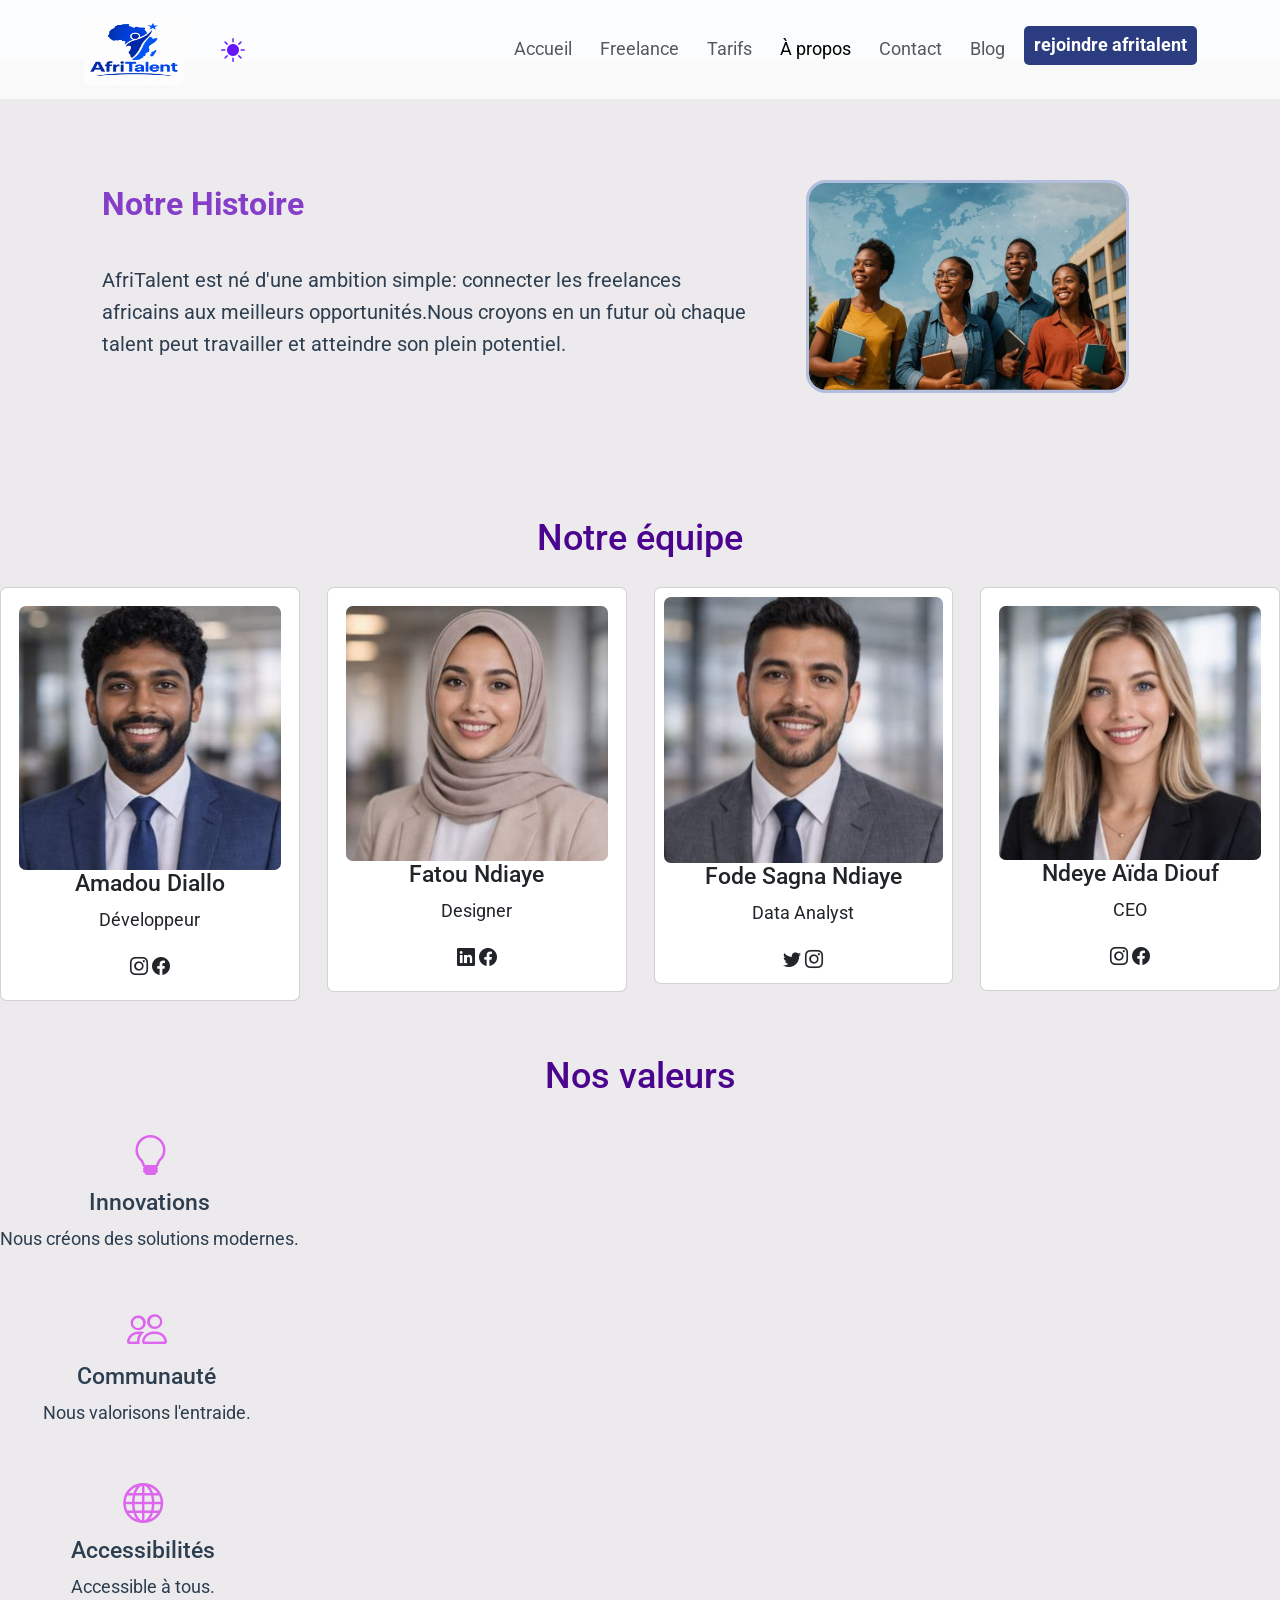
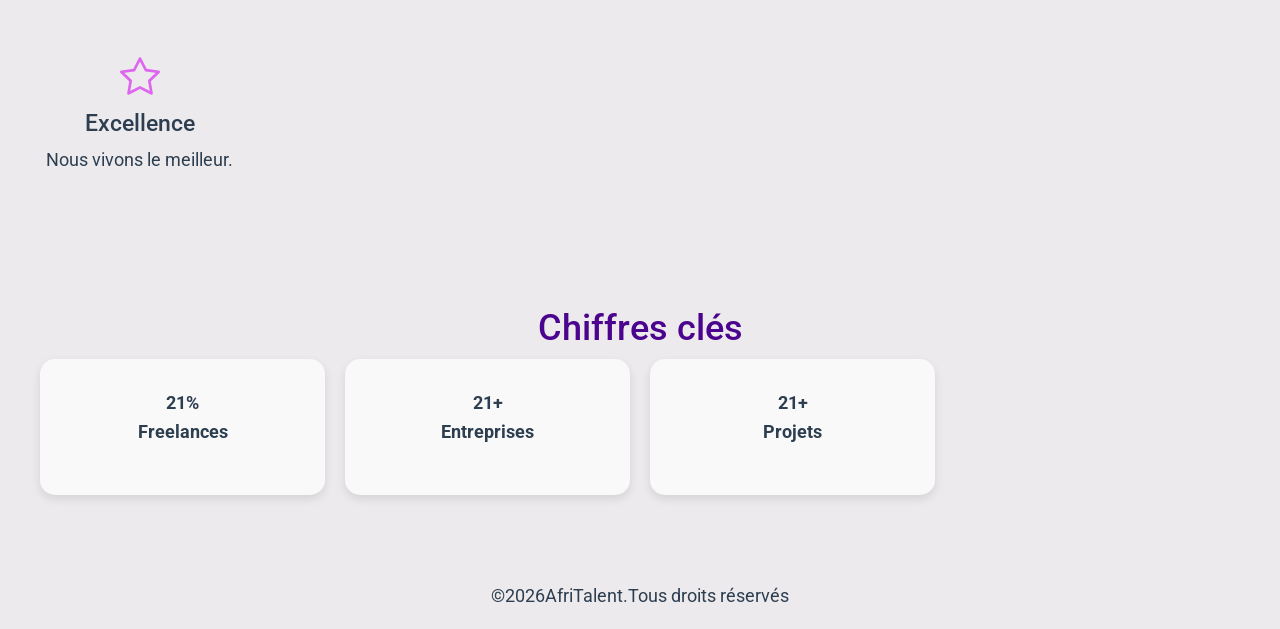
==== commit 3fb346e3: "JS:filtrage dynamique des freelances et validation du formulaire de contact" ====
--- a/about.html
+++ b/about.html
@@ -46,7 +46,7 @@
   </header>
     <main>
     <section class="notre-histoire">
-      <div class="notre-histoire-text">
+      <div class="notre-histoire-text fade-in">
       <h1><strong></strong>Notre Histoire</strong></h1>
       <p>AfriTalent est né d'une ambition simple: connecter les freelances<br>
       africains aux meilleurs opportunités.Nous croyons en un futur
--- a/css/style.css
+++ b/css/style.css
@@ -559,7 +559,6 @@
     .body-accueil{
         padding-top: 90px;
     }
-
 } 
 
 /* css javascript navbar scrolled*/
@@ -584,6 +583,7 @@
     cursor: pointer;
     opacity: 0;
     visibility: hidden;
+    z-index: 9999;               /* pour être devant */
     transform: translateY(10px);
     transition: 0.3s ease;
 }
@@ -619,3 +619,27 @@
     opacity: 1;
     transform: translateY(0);
 }
+
+/*css formulaire*/
+.error{
+    color: red;
+    font-size: 14px;
+}
+.success{
+    color: green;
+    font-weight: bold;
+    margin-top: 15px;
+}
+input.error-border,textarea.error-border{
+    border: 2px solid red;
+}
+input.success-border,textarea.success-border{
+    border: 2px solid green;
+}
+/*dégradé de h1*/
+.gradient-text{
+    background : linear-gradient(90deg ,#3893e2,#ad61f5);
+    background-clip: text;
+    -webkit-background-clip: text;
+    color: transparent;
+}
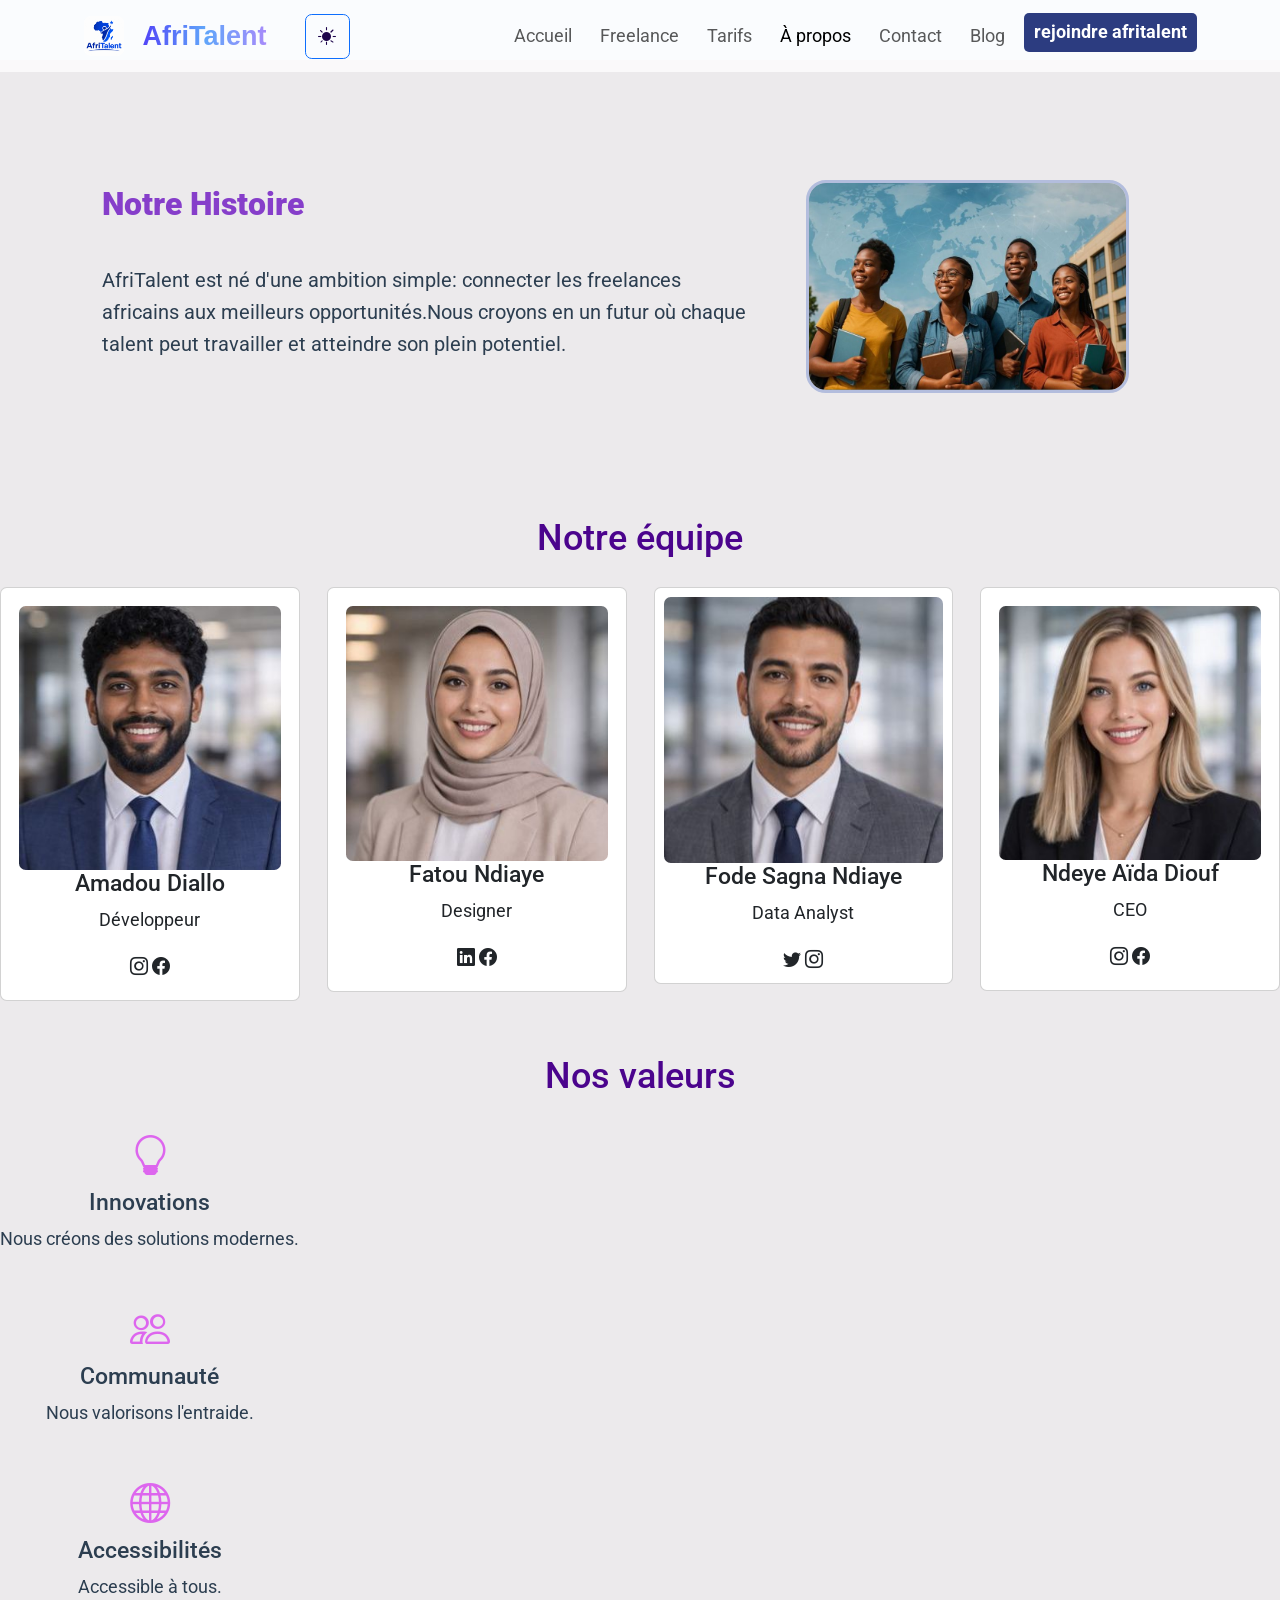
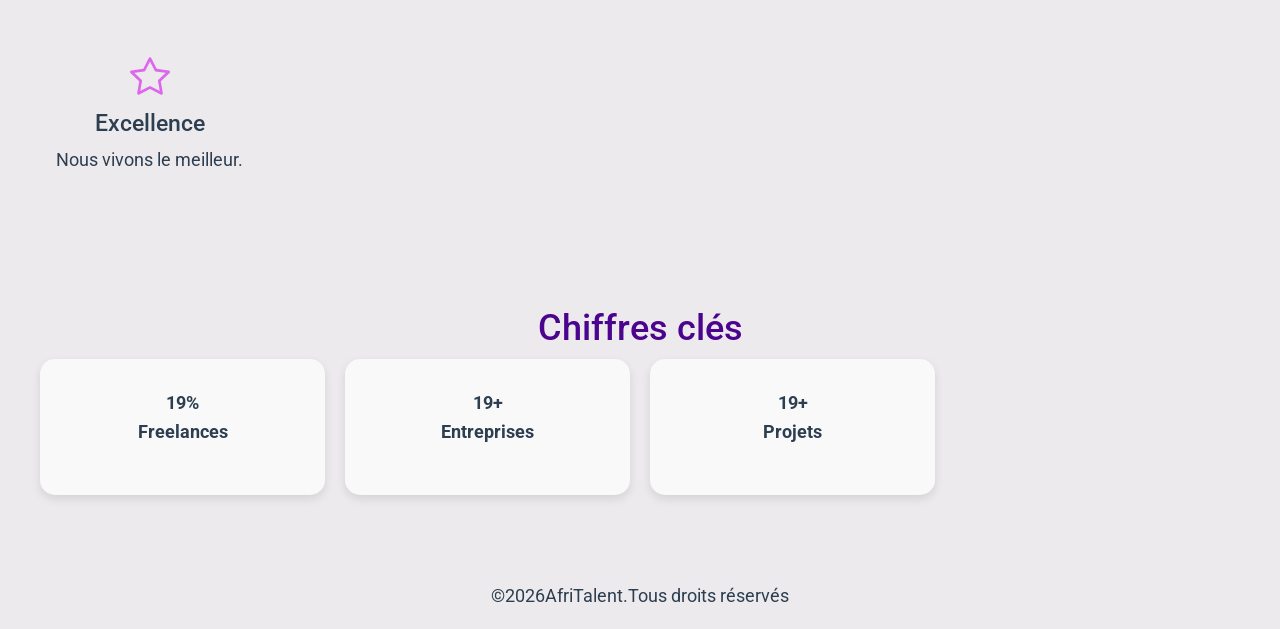
==== commit fbc526ba: "Finalisation: corrections responsive,optimation du code et commentaires" ====
--- a/about.html
+++ b/about.html
@@ -1,5 +1,5 @@
 <!DOCTYPE html>
-<html lang="en">
+<html lang="fr">
 <head>
     <meta charset="UTF-8">
     <meta name="viewport" content="width=device-width, initial-scale=1.0">
@@ -20,8 +20,11 @@
           <nav class="navbar navbar-expand-lg navbar-light fixed-top">
           <div class="container">
               <a href="#" class="navbar-brand d-flex align-items-center">
-              <img src="IMG/logo afri.jpeg" alt="img"  width="100" height="70" class="me-2 rounded"></a>
-                <i class="bi bi-brightness-high-fill" id="toggleDark"></i>
+              <img src="IMG/logoafri.jpeg" alt="img"  width="100" height="70" class="logo me-2 rounded">
+              <span>AfriTalent</span>
+            </a>
+                <button type="button" class="btn btn-outline-primary theme-btn">
+                  <i class="bi bi-brightness-high-fill" id="toggleDark"></i></button>
 
           <!-- Bouton hamburger (visible sur petits écrans) -->
           <button class=" btn btn-light navbar-toggler" type="button" data-bs-toggle="collapse" data-bs-target="#menuNav"
@@ -42,12 +45,11 @@
           </div>
         </div>
       </nav>
-    </div>
   </header>
     <main>
     <section class="notre-histoire">
       <div class="notre-histoire-text fade-in">
-      <h1><strong></strong>Notre Histoire</strong></h1>
+      <h1><strong>Notre Histoire</strong></h1>
       <p>AfriTalent est né d'une ambition simple: connecter les freelances<br>
       africains aux meilleurs opportunités.Nous croyons en un futur
     où chaque <br>talent peut travailler et atteindre son plein potentiel. </p>
@@ -61,7 +63,7 @@
       <div class="row mt-4">
         <div class="col-md-3">
           <div class="card team-card p-3">
-            <img src="IMG/homme3.jpeg" alt="img" class="img-fluid rounded"  class="mx-auto" width="100%" height="250px">
+            <img src="IMG/homme3.jpeg" alt="img" class="img-fluid mx-auto rounded" width="900" height="250">
             <h5>Amadou Diallo</h5>
             <p>Développeur</p>
             <div>
@@ -70,9 +72,9 @@
             </div>
           </div>
         </div>
-         <div class="col-md-3">
+        <div class="col-md-3">
           <div class="card team-card p-3">
-            <img src="IMG/femme4.jpeg" alt="img" class="img-fluid rounded" class="mx-auto" width="100%" height="250px">
+            <img src="IMG/femme4.jpeg" alt="img" class="img-fluid mx-auto rounded" width="900" height="250">
             <h5>Fatou Ndiaye</h5>
             <p>Designer</p>
             <div>
@@ -81,9 +83,9 @@
             </div>
           </div>
         </div>
-         <div class="col-md-3">
+        <div class="col-md-3">
           <div class="card team-card p-2">
-            <img src="IMG/homme4.jpeg" alt="img" class="img-fluid rounded" class="mx-auto" width="100%" height="250px">
+            <img src="IMG/homme4.jpeg" alt="img" class="img-fluid mx-auto rounded" width="900" height="250">
             <h5>Fode Sagna Ndiaye</h5>
             <p>Data Analyst </p>
             <div>
@@ -92,9 +94,9 @@
             </div>
           </div>
         </div>
-         <div class="col-md-3">
+        <div class="col-md-3">
           <div class="card team-card p-3">
-            <img src="IMG/femme5.jpeg" alt="img" class="img-fluid rounded" class="mx-auto" width="100%" height="250px" >
+            <img src="IMG/femme5.jpeg" alt="img" class="img-fluid mx-auto rounded" width="900" height="250" >
             <h5>Ndeye Aïda Diouf</h5>
             <p>CEO</p>
             <div>
@@ -115,17 +117,20 @@
         <h5>Innovations</h5>
         <p>Nous créons des solutions modernes.</p>
       </div>
+      </div>
       <div class="row mt-4">
       <div class="col-md-3 value">
         <i class="bi bi-people"></i>
         <h5>Communauté</h5>
         <p>Nous valorisons l'entraide.</p>
       </div>
+      </div>
       <div class="row mt-4">
       <div class="col-md-3 value">
         <i class="bi bi-globe"></i>
         <h5>Accessibilités</h5>
         <p>Accessible à tous.</p>
+      </div>
       </div>
       <div class="row mt-4">
       <div class="col-md-3 value">
--- a/css/style.css
+++ b/css/style.css
@@ -1,7 +1,7 @@
 *{
-  margin: 0;  
-  padding: 0;
-  box-sizing: border-box;
+    margin: 0;  
+    padding: 0;
+    box-sizing: border-box;
 }
 :root{
     --couleur-fond: #1a1a2a;
@@ -27,7 +27,10 @@
 .dark-mode .navbar{
     background-color: rgba(15,23,42,0.95);
 }
-.dark-mode button{
+.dark-mode .carousel-control-prev{
+    background-color: #3b82f6;
+}
+.dark-mode .carousel-control-next{
     background-color: #3b82f6;
 }
 body.dark-mode{
@@ -89,6 +92,15 @@
 .service-card h4{
     color: #363636 !important;
 }
+.marche-card h4,
+.marche-card p{
+    color: #363636 !important;
+}
+.dark-mode .marche-card h4,
+.dark-mode .marche-card p{
+    color: white!important;
+}
+
 .dark-mode .mb-3 input{
     background-color: #1e293b !important;
     color: #e2e8f0 ;
@@ -105,6 +117,13 @@
     background-color: #1e293b !important;
     color: #e2e8f0 ;
 }
+.dark-mode,.marche-card,h3{
+    color: #e2e8f0 ;
+}
+.dark-mode .navbar-toggler{
+    background-color: #6082b8;
+}
+
 /*entête*/
 
 body,html{
@@ -142,6 +161,25 @@
     background-color:rgb(235, 243, 250);
     color: black;
 }
+.navbar-brand{
+    display: flex;
+    align-items: center;
+    gap: 10px;
+}
+
+.navbar-brand img{
+    width: 40px;
+    height: 40px;
+}
+.navbar-brand span{
+    font-size: 1.5rem;
+    font-weight: 700;
+    font-family: Arial, Helvetica, sans-serif;
+    background: linear-gradient(90deg,#5145f7,#60a5fa,#a78bfa);
+    background-clip: text;
+    -webkit-background-clip: text;
+    -webkit-text-fill-color: transparent;
+}
 
 /*section hero et notre histoire*/
 .hero , .notre-histoire{
@@ -176,8 +214,8 @@
     cursor: pointer;
     font-weight: bold;
 }
+
 /*About*/
-
 .notre-histoire-text h1{
     font-size: 40px;
     margin-bottom: 40px;
@@ -195,11 +233,7 @@
     margin-bottom: 10px;
     border: 3px solid rgb(179, 189, 221);
 }
-/*.body,html{
-    background-color: white;
-    overflow-x: hidden;
-    width: 100%;
-}*/
+
 .mt-5{
     color:  rgb(75, 4, 141);
 }
@@ -238,7 +272,6 @@
     box-shadow: 0 4px 10px rgba(0,0,0,0.1); 
 }
 
-
 /*grid service*/
 .cmt{
     text-align: center;
@@ -299,7 +332,7 @@
 }
 
 h2 ,h3{
- color: rgb(85, 85, 235);
+    color: rgb(85, 85, 235);
 }
 .service h4{
     color: var(--text-color);
@@ -311,7 +344,7 @@
     padding: 10px 10px;
 }
 .marche-grid{
-     display: grid;
+    display: grid;
     grid-template-columns: repeat(4, 1fr); /*pour dire de combien de colonnes*/
     gap: 20px;
     padding: 20px;
@@ -319,7 +352,6 @@
     margin: 0 auto;
 }
 .marche-card{
-
     border-radius: 12px;   
     padding: 20px;
     box-shadow: 0 4px 10px rgba(0,0,0,0.1); 
@@ -329,7 +361,6 @@
     align-items: center;
     justify-content: center;
     transition: 0.3s;
-
 }
 /*différent tailles*/
 .marche-card.large{
@@ -340,7 +371,7 @@
     grid-column: span 2;
 }
 .marche-card.tall{
-     grid-column: span 2;
+    grid-column: span 2;
 }
 .marche img{
     width: 50px; 
@@ -491,7 +522,7 @@
 }
 
 /*Mobile: ecrans de 375px et moins*/
- @media (max-width :375px){
+@media (max-width :375px){
     .hero-image,.histoire-img{
         display: none;
     }
@@ -516,7 +547,7 @@
     .marche-card h3{
         font-size: 24px;
     }
-     .marche-card p{
+    .marche-card p{
         font-size: 16px;
         line-height: 1.5;
     }
@@ -532,8 +563,8 @@
         font-size: 18px;
         padding: 8px 10px;
     }
-    .body-accueil{
-        padding-top: 30px;
+    body, .body-accueil{
+        padding-top: 5px;
     }
     .bg{
         padding-top: 10px;
@@ -541,15 +572,12 @@
     .bento{
         grid-template-columns: 1fr;
     }
+    .logo{
+        display: none;
+    }
+    
 } 
-.hero-buttons .btn{
-    display: flex;
-    justify-content: center;
-    gap: 15px;
-    min-width: 220px;
-    width: auto;
-    white-space: nowrap;
-}
+
 /*Ordinateur: ecrans de 1200px et plus*/
 @media (min-width:1200px){
     /* titre plus grand sur grand ecrans*/
@@ -565,6 +593,10 @@
 .navbar.scrolled{
     background-color:rgb(218, 234, 248);
     box-shadow: 0 2px 10px rgba(1,1,1, 0.3);
+}
+.dark-mode .navbar,
+.dark-mode .scrolled{
+    background-color: #0f1830;
 }
 .navbar-nav{
     gap: 10px;
@@ -598,10 +630,9 @@
 }
 /* Dark/lightmode*/
 #toggleDark{
-    font-size: 24px;
+    font-size: 1rem;
     cursor: pointer;
-    color: #6515fa;
-    background-color: rgba(255,255,255,0.15);
+    color: #1d054b;
     padding: 10px;
     border-radius: 30%;
     transition: 0.3s ease;
@@ -609,6 +640,16 @@
     align-items: center;
     justify-content: center;
 }
+.theme-btn{
+    width: 45px;
+    height: 45px;
+    padding: 0;
+    margin-left: 20px;
+}
+.theme-btn i{
+    font-size: 1.2rem;
+}
+
 /* css du fade-in*/
 .fade-in{
     opacity: 0;
